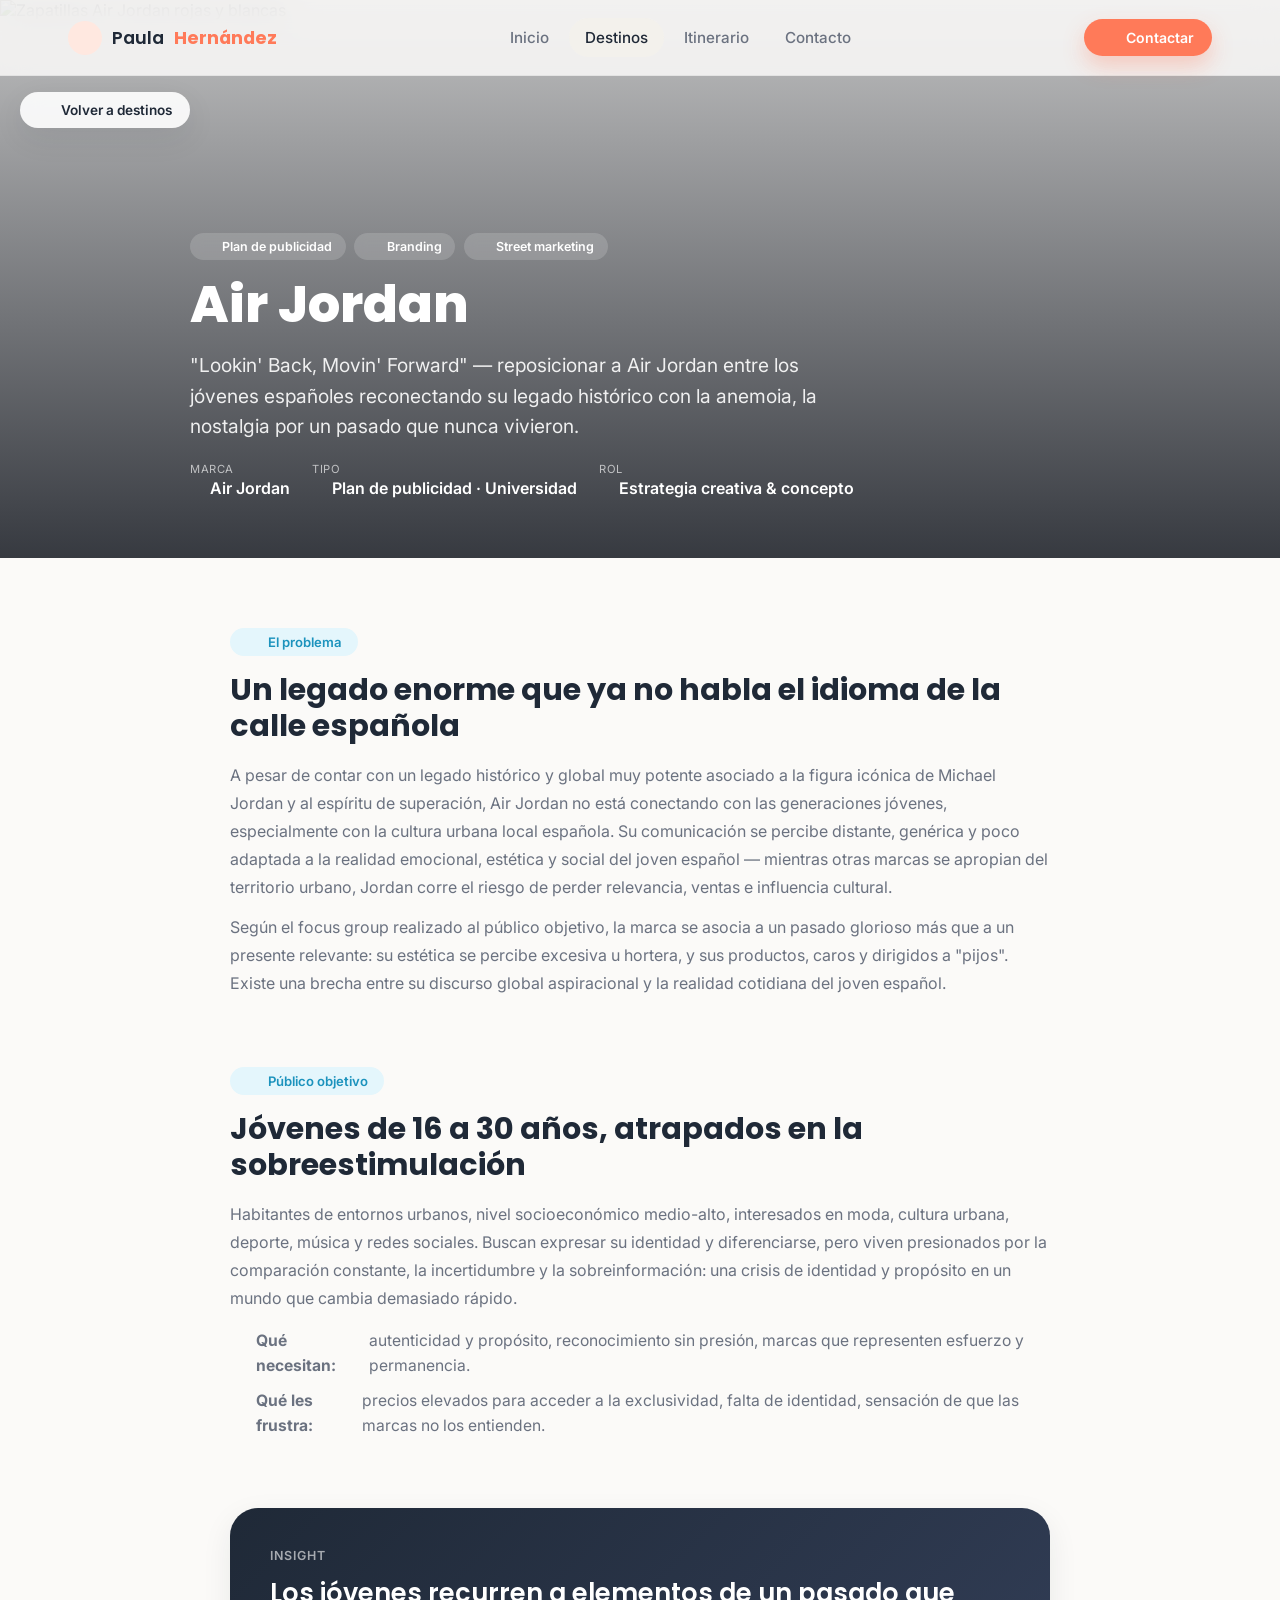
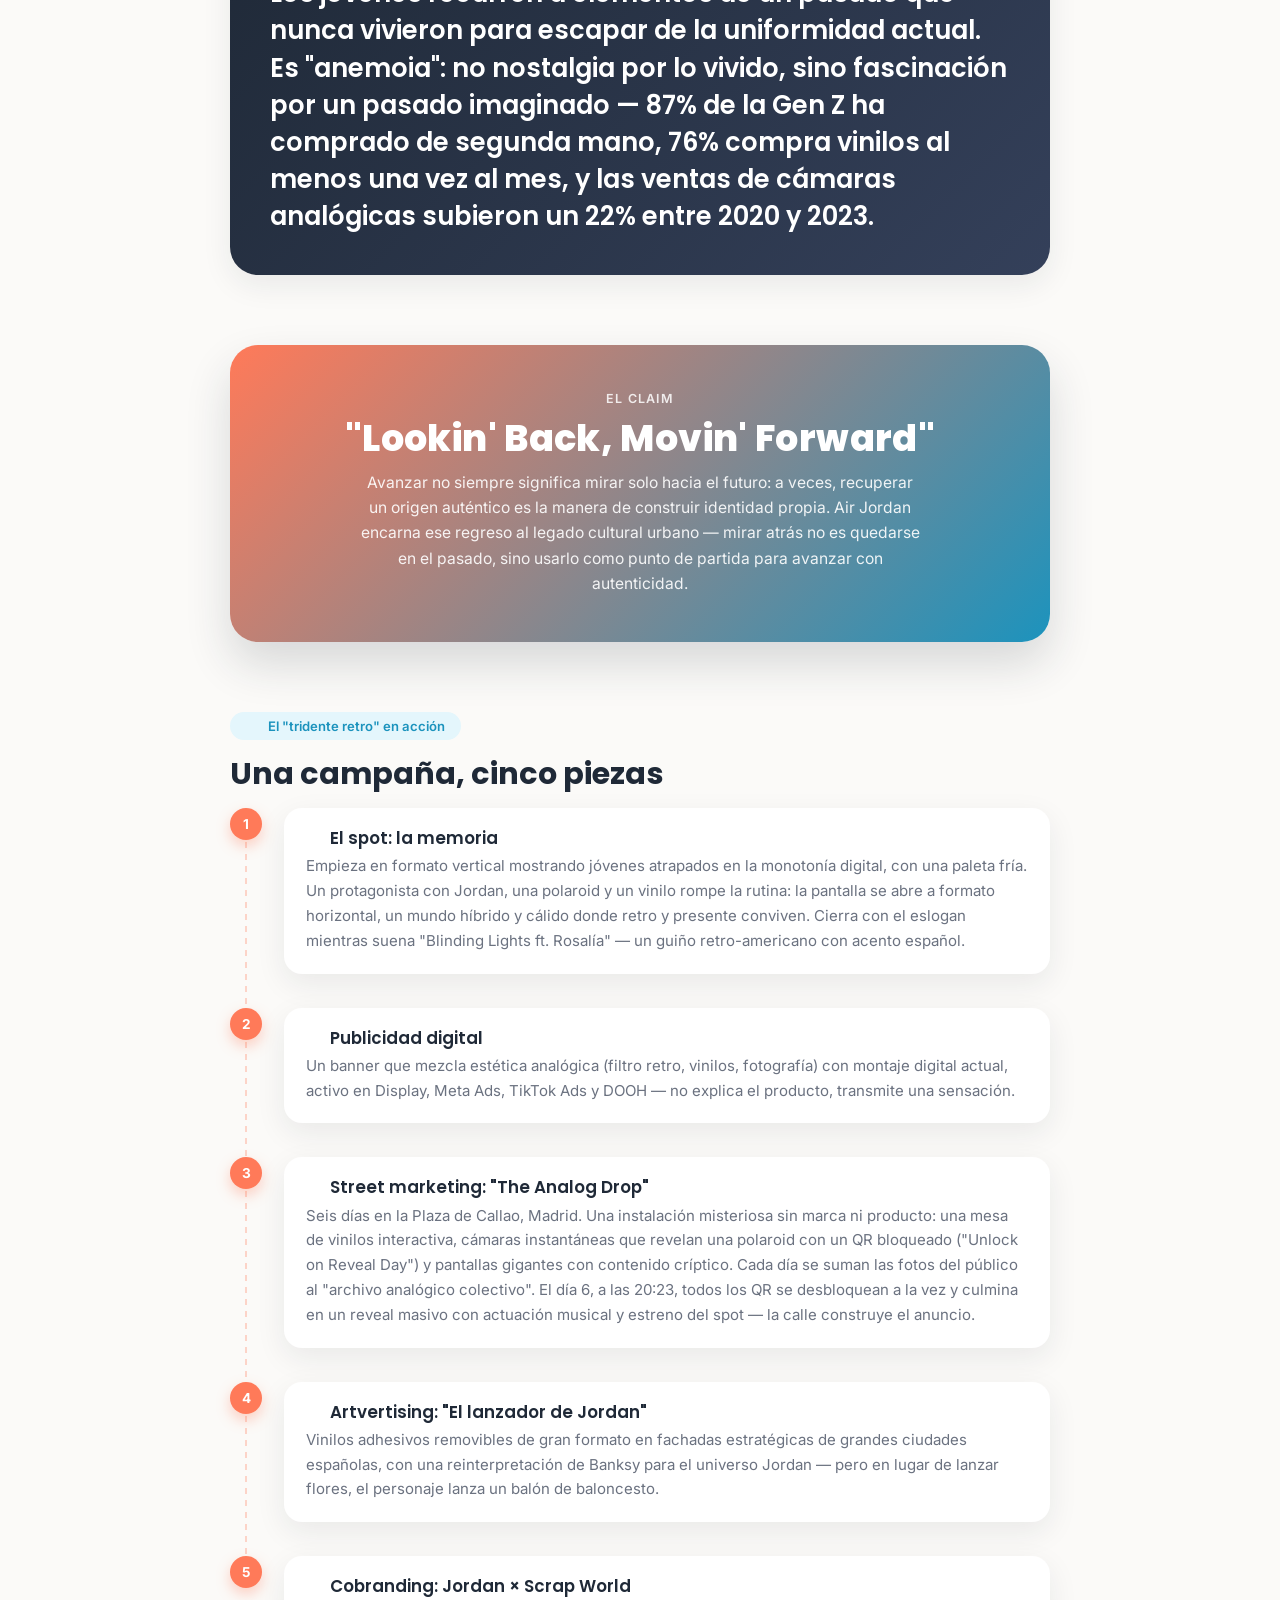
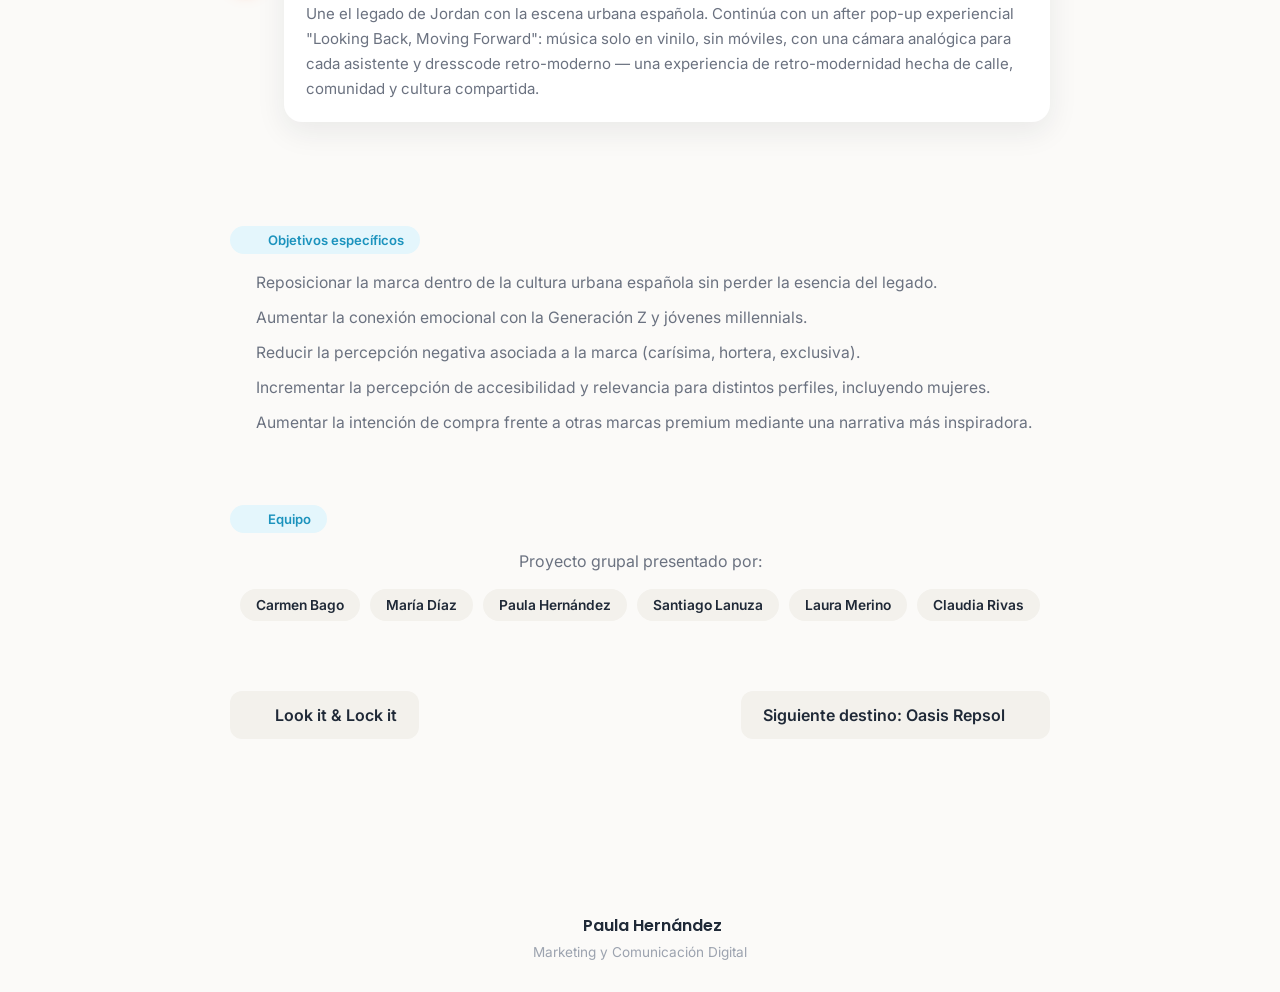
==== proyectos/air-jordan.html @ f0c4d8f5 "Rebuild UI around Lucide icons and add clickable project detail pages Replace the placeholder scaffo" ====
<!DOCTYPE html>
<html lang="es">
<head>
<meta charset="UTF-8">
<meta name="viewport" content="width=device-width, initial-scale=1.0, viewport-fit=cover">
<title>Air Jordan · Lookin' Back, Movin' Forward — Paula Hernández</title>
<meta name="description" content="Plan de reposicionamiento publicitario de Air Jordan para la Generación Z española: insight, concepto creativo y una activación de street marketing de 6 días en Madrid.">

<link rel="preconnect" href="https://fonts.googleapis.com">
<link rel="preconnect" href="https://fonts.gstatic.com" crossorigin>
<link href="https://fonts.googleapis.com/css2?family=Poppins:wght@500;600;700;800&family=Inter:wght@400;500;600;700&display=swap" rel="stylesheet">
<link rel="stylesheet" href="../css/styles.css">
<link rel="icon" href="data:image/svg+xml,%3Csvg xmlns='http://www.w3.org/2000/svg' viewBox='0 0 24 24'%3E%3Ctext y='20' font-size='20'%3E%E2%9C%88%EF%B8%8F%3C/text%3E%3C/svg%3E">
</head>
<body>

<div id="toast" class="toast" role="status" aria-live="polite"></div>

<header class="navbar" id="navbar">
  <div class="navbar-inner">
    <a href="../index.html#inicio" class="brand">
      <span class="brand-icon"><i data-lucide="plane-takeoff"></i></span>
      Paula<span class="brand-accent">Hernández</span>
    </a>
    <nav class="nav-links">
      <a href="../index.html#inicio" class="nav-link">Inicio</a>
      <a href="../index.html#destinos" class="nav-link active">Destinos</a>
      <a href="../index.html#itinerario" class="nav-link">Itinerario</a>
      <a href="../index.html#contacto" class="nav-link">Contacto</a>
    </nav>
    <a href="../index.html#contacto" class="btn btn-primary btn-small nav-cta">
      <i data-lucide="send"></i> Contactar
    </a>
  </div>
</header>

<nav class="bottom-nav" id="bottomNav">
  <a href="../index.html#inicio" class="bottom-nav-item"><i data-lucide="house"></i><span>Inicio</span></a>
  <a href="../index.html#destinos" class="bottom-nav-item active"><i data-lucide="compass"></i><span>Destinos</span></a>
  <a href="../index.html#itinerario" class="bottom-nav-item"><i data-lucide="map"></i><span>Itinerario</span></a>
  <a href="../index.html#contacto" class="bottom-nav-item"><i data-lucide="send"></i><span>Contacto</span></a>
</nav>

<a href="../index.html#destinos" class="breadcrumb-back"><i data-lucide="arrow-left"></i> Volver a destinos</a>

<main>

  <section class="project-hero">
    <div class="project-hero-bg">
      <img src="https://images.unsplash.com/photo-1513188732907-5f732b831ca8?auto=format&fit=crop&w=1800&q=70" alt="Zapatillas Air Jordan rojas y blancas">
      <div class="project-hero-overlay"></div>
    </div>
    <div class="project-hero-content">
      <div class="project-hero-tags">
        <span><i data-lucide="badge-check"></i> Plan de publicidad</span>
        <span><i data-lucide="megaphone"></i> Branding</span>
        <span><i data-lucide="sparkles"></i> Street marketing</span>
      </div>
      <h1 class="project-hero-title">Air Jordan</h1>
      <p class="project-hero-subtitle">"Lookin' Back, Movin' Forward" — reposicionar a Air Jordan entre los jóvenes españoles reconectando su legado histórico con la anemoia, la nostalgia por un pasado que nunca vivieron.</p>
      <div class="project-hero-meta">
        <div><span>Marca</span><span><i data-lucide="tag"></i> Air Jordan</span></div>
        <div><span>Tipo</span><span><i data-lucide="briefcase"></i> Plan de publicidad · Universidad</span></div>
        <div><span>Rol</span><span><i data-lucide="user"></i> Estrategia creativa & concepto</span></div>
      </div>
    </div>
  </section>

  <div class="project-body">

    <div class="project-block fade-in">
      <span class="project-block-label"><i data-lucide="flag"></i> El problema</span>
      <h2>Un legado enorme que ya no habla el idioma de la calle española</h2>
      <p>A pesar de contar con un legado histórico y global muy potente asociado a la figura icónica de Michael Jordan y al espíritu de superación, Air Jordan no está conectando con las generaciones jóvenes, especialmente con la cultura urbana local española. Su comunicación se percibe distante, genérica y poco adaptada a la realidad emocional, estética y social del joven español — mientras otras marcas se apropian del territorio urbano, Jordan corre el riesgo de perder relevancia, ventas e influencia cultural.</p>
      <p>Según el focus group realizado al público objetivo, la marca se asocia a un pasado glorioso más que a un presente relevante: su estética se percibe excesiva u hortera, y sus productos, caros y dirigidos a "pijos". Existe una brecha entre su discurso global aspiracional y la realidad cotidiana del joven español.</p>
    </div>

    <div class="project-block fade-in">
      <span class="project-block-label"><i data-lucide="target"></i> Público objetivo</span>
      <h2>Jóvenes de 16 a 30 años, atrapados en la sobreestimulación</h2>
      <p>Habitantes de entornos urbanos, nivel socioeconómico medio-alto, interesados en moda, cultura urbana, deporte, música y redes sociales. Buscan expresar su identidad y diferenciarse, pero viven presionados por la comparación constante, la incertidumbre y la sobreinformación: una crisis de identidad y propósito en un mundo que cambia demasiado rápido.</p>
      <ul>
        <li><i data-lucide="check"></i> <strong>Qué necesitan:</strong> autenticidad y propósito, reconocimiento sin presión, marcas que representen esfuerzo y permanencia.</li>
        <li><i data-lucide="check"></i> <strong>Qué les frustra:</strong> precios elevados para acceder a la exclusividad, falta de identidad, sensación de que las marcas no los entienden.</li>
      </ul>
    </div>

    <div class="project-quote fade-in">
      <span class="project-quote-label">Insight</span>
      <p>Los jóvenes recurren a elementos de un pasado que nunca vivieron para escapar de la uniformidad actual. Es "anemoia": no nostalgia por lo vivido, sino fascinación por un pasado imaginado — 87% de la Gen Z ha comprado de segunda mano, 76% compra vinilos al menos una vez al mes, y las ventas de cámaras analógicas subieron un 22% entre 2020 y 2023.</p>
    </div>

    <div class="project-claim fade-in">
      <span>El claim</span>
      <h2>"Lookin' Back, Movin' Forward"</h2>
      <p>Avanzar no siempre significa mirar solo hacia el futuro: a veces, recuperar un origen auténtico es la manera de construir identidad propia. Air Jordan encarna ese regreso al legado cultural urbano — mirar atrás no es quedarse en el pasado, sino usarlo como punto de partida para avanzar con autenticidad.</p>
    </div>

    <div class="project-block fade-in">
      <span class="project-block-label"><i data-lucide="route"></i> El "tridente retro" en acción</span>
      <h2>Una campaña, cinco piezas</h2>
      <div class="project-actions">

        <div class="action-stop">
          <div class="action-stop-marker">1</div>
          <div class="action-stop-body">
            <h3><i data-lucide="clapperboard"></i> El spot: la memoria</h3>
            <p>Empieza en formato vertical mostrando jóvenes atrapados en la monotonía digital, con una paleta fría. Un protagonista con Jordan, una polaroid y un vinilo rompe la rutina: la pantalla se abre a formato horizontal, un mundo híbrido y cálido donde retro y presente conviven. Cierra con el eslogan mientras suena "Blinding Lights ft. Rosalía" — un guiño retro-americano con acento español.</p>
          </div>
        </div>

        <div class="action-stop">
          <div class="action-stop-marker">2</div>
          <div class="action-stop-body">
            <h3><i data-lucide="image"></i> Publicidad digital</h3>
            <p>Un banner que mezcla estética analógica (filtro retro, vinilos, fotografía) con montaje digital actual, activo en Display, Meta Ads, TikTok Ads y DOOH — no explica el producto, transmite una sensación.</p>
          </div>
        </div>

        <div class="action-stop">
          <div class="action-stop-marker">3</div>
          <div class="action-stop-body">
            <h3><i data-lucide="map-pin"></i> Street marketing: "The Analog Drop"</h3>
            <p>Seis días en la Plaza de Callao, Madrid. Una instalación misteriosa sin marca ni producto: una mesa de vinilos interactiva, cámaras instantáneas que revelan una polaroid con un QR bloqueado ("Unlock on Reveal Day") y pantallas gigantes con contenido críptico. Cada día se suman las fotos del público al "archivo analógico colectivo". El día 6, a las 20:23, todos los QR se desbloquean a la vez y culmina en un reveal masivo con actuación musical y estreno del spot — la calle construye el anuncio.</p>
          </div>
        </div>

        <div class="action-stop">
          <div class="action-stop-marker">4</div>
          <div class="action-stop-body">
            <h3><i data-lucide="sparkles"></i> Artvertising: "El lanzador de Jordan"</h3>
            <p>Vinilos adhesivos removibles de gran formato en fachadas estratégicas de grandes ciudades españolas, con una reinterpretación de Banksy para el universo Jordan — pero en lugar de lanzar flores, el personaje lanza un balón de baloncesto.</p>
          </div>
        </div>

        <div class="action-stop">
          <div class="action-stop-marker">5</div>
          <div class="action-stop-body">
            <h3><i data-lucide="handshake"></i> Cobranding: Jordan × Scrap World</h3>
            <p>Une el legado de Jordan con la escena urbana española. Continúa con un after pop-up experiencial "Looking Back, Moving Forward": música solo en vinilo, sin móviles, con una cámara analógica para cada asistente y dresscode retro-moderno — una experiencia de retro-modernidad hecha de calle, comunidad y cultura compartida.</p>
          </div>
        </div>

      </div>
    </div>

    <div class="project-block fade-in">
      <span class="project-block-label"><i data-lucide="compass"></i> Objetivos específicos</span>
      <ul>
        <li><i data-lucide="check"></i> Reposicionar la marca dentro de la cultura urbana española sin perder la esencia del legado.</li>
        <li><i data-lucide="check"></i> Aumentar la conexión emocional con la Generación Z y jóvenes millennials.</li>
        <li><i data-lucide="check"></i> Reducir la percepción negativa asociada a la marca (carísima, hortera, exclusiva).</li>
        <li><i data-lucide="check"></i> Incrementar la percepción de accesibilidad y relevancia para distintos perfiles, incluyendo mujeres.</li>
        <li><i data-lucide="check"></i> Aumentar la intención de compra frente a otras marcas premium mediante una narrativa más inspiradora.</li>
      </ul>
    </div>

    <div class="project-credits fade-in">
      <span class="project-block-label"><i data-lucide="users-round"></i> Equipo</span>
      <p>Proyecto grupal presentado por:</p>
      <div class="project-credits-team">
        <span>Carmen Bago</span><span>María Díaz</span><span>Paula Hernández</span><span>Santiago Lanuza</span><span>Laura Merino</span><span>Claudia Rivas</span>
      </div>
    </div>

  </div>

  <nav class="project-nav">
    <a href="look-it-lock-it.html" class="project-nav-link"><i data-lucide="arrow-left"></i> Look it & Lock it</a>
    <a href="oasis-repsol.html" class="project-nav-link">Siguiente destino: Oasis Repsol <i data-lucide="arrow-right"></i></a>
  </nav>

</main>

<footer class="footer">
  <div class="container footer-inner">
    <span><i data-lucide="plane-takeoff"></i> Paula Hernández</span>
    <span class="footer-note">Marketing y Comunicación Digital</span>
  </div>
</footer>

<script src="https://unpkg.com/lucide@latest/dist/umd/lucide.js"></script>
<script src="../js/script.js"></script>
</body>
</html>
---- css/styles.css ----
/* ============================================================
   Paula Hernández — Portfolio (estilo app de viajes)
   ============================================================ */

:root {
  --coral: #FF7A59;
  --coral-dark: #F4623D;
  --coral-light: #FFE8E0;
  --sky: #2FB6E0;
  --sky-dark: #1C93BD;
  --sky-light: #E4F6FC;
  --ink: #1F2937;
  --gray: #6B7280;
  --gray-light: #9CA3AF;
  --bg: #FBFAF8;
  --bg-alt: #F3F1EC;
  --white: #FFFFFF;

  --radius-lg: 28px;
  --radius-md: 18px;
  --radius-sm: 12px;

  --shadow-soft: 0 10px 30px rgba(31, 41, 55, 0.08);
  --shadow-hover: 0 22px 45px rgba(31, 41, 55, 0.16);

  --font-heading: 'Poppins', sans-serif;
  --font-body: 'Inter', sans-serif;

  --nav-h: 76px;
  --bottom-nav-h: 72px;
}

* { box-sizing: border-box; }

html {
  scroll-behavior: smooth;
  scroll-padding-top: calc(var(--nav-h) + 10px);
}

body {
  margin: 0;
  font-family: var(--font-body);
  color: var(--ink);
  background: var(--bg);
  overflow-x: hidden;
}

h1, h2, h3 { font-family: var(--font-heading); margin: 0; line-height: 1.2; }
p { margin: 0; color: var(--gray); }
a { text-decoration: none; color: inherit; }
button, input, select, textarea { font-family: var(--font-body); font-size: 1rem; }
img { max-width: 100%; display: block; }
ul { margin: 0; padding: 0; list-style: none; }

svg[data-lucide], i[data-lucide] { display: inline-block; vertical-align: middle; width: 1em; height: 1em; }

.container { max-width: 1200px; margin: 0 auto; padding: 0 28px; }

/* ---------------- Buttons ---------------- */
.btn {
  display: inline-flex;
  align-items: center;
  justify-content: center;
  gap: 8px;
  border: none;
  border-radius: 999px;
  font-weight: 600;
  cursor: pointer;
  transition: background 0.2s ease, transform 0.15s ease, box-shadow 0.2s ease;
}
.btn svg, .btn i { width: 16px; height: 16px; }
.btn-primary { background: var(--coral); color: var(--white); box-shadow: 0 10px 22px rgba(255, 122, 89, 0.32); }
.btn-primary:hover { background: var(--coral-dark); }
.btn-primary:active { transform: scale(0.96); }
.btn-small { padding: 10px 18px; font-size: 0.88rem; }
.btn-large { padding: 16px 24px; font-size: 1rem; width: 100%; }

/* ---------------- Fade-in on scroll ---------------- */
.fade-in {
  opacity: 0;
  transform: translateY(28px);
  transition: opacity 0.7s ease, transform 0.7s ease;
}
.fade-in.visible { opacity: 1; transform: translateY(0); }

/* ================= Splash screen ================= */
.splash {
  position: fixed;
  inset: 0;
  z-index: 9999;
  display: flex;
  flex-direction: column;
  align-items: center;
  justify-content: center;
  gap: 22px;
  background: linear-gradient(150deg, var(--coral), var(--sky-dark));
  color: var(--white);
  transition: opacity 0.6s ease, visibility 0.6s ease;
}
.splash.hidden { opacity: 0; visibility: hidden; pointer-events: none; }
.splash-inner { display: flex; flex-direction: column; align-items: center; gap: 18px; }
.splash-badge {
  width: 84px;
  height: 84px;
  border-radius: 50%;
  background: rgba(255, 255, 255, 0.16);
  display: flex;
  align-items: center;
  justify-content: center;
  animation: splash-float 1.6s ease-in-out infinite;
}
.splash-plane { width: 34px; height: 34px; }
.splash-title {
  font-family: var(--font-heading);
  font-weight: 600;
  font-size: 1.2rem;
  letter-spacing: 0.02em;
}
.splash-title span { font-weight: 700; opacity: 0.9; }
.splash-bar {
  width: 160px;
  height: 4px;
  border-radius: 999px;
  background: rgba(255, 255, 255, 0.25);
  overflow: hidden;
}
.splash-bar span {
  display: block;
  height: 100%;
  width: 40%;
  border-radius: 999px;
  background: var(--white);
  animation: splash-load 1.1s ease-in-out infinite;
}
@keyframes splash-float {
  0%, 100% { transform: translateY(0) rotate(-8deg); }
  50% { transform: translateY(-14px) rotate(4deg); }
}
@keyframes splash-load {
  0% { transform: translateX(-100%); }
  100% { transform: translateX(350%); }
}

/* ================= Toast ================= */
.toast {
  position: fixed;
  bottom: calc(var(--bottom-nav-h) + 24px);
  left: 50%;
  transform: translateX(-50%) translateY(20px);
  background: var(--ink);
  color: var(--white);
  padding: 12px 22px;
  border-radius: 999px;
  font-size: 0.88rem;
  font-weight: 500;
  opacity: 0;
  pointer-events: none;
  transition: opacity 0.3s ease, transform 0.3s ease;
  z-index: 800;
  box-shadow: var(--shadow-hover);
  max-width: 90vw;
  text-align: center;
}
.toast.show { opacity: 1; transform: translateX(-50%) translateY(0); }

/* ================= Navbar (desktop) ================= */
.navbar {
  position: fixed;
  top: 0;
  left: 0;
  right: 0;
  height: var(--nav-h);
  z-index: 500;
  background: rgba(251, 250, 248, 0.85);
  backdrop-filter: blur(14px);
  -webkit-backdrop-filter: blur(14px);
  border-bottom: 1px solid rgba(31, 41, 55, 0.06);
  transition: box-shadow 0.3s ease;
}
.navbar.scrolled { box-shadow: 0 6px 20px rgba(31, 41, 55, 0.06); }
.navbar-inner {
  max-width: 1200px;
  margin: 0 auto;
  height: 100%;
  padding: 0 28px;
  display: flex;
  align-items: center;
  justify-content: space-between;
  gap: 20px;
}
.brand {
  display: flex;
  align-items: center;
  gap: 10px;
  font-family: var(--font-heading);
  font-weight: 600;
  font-size: 1.1rem;
  color: var(--ink);
  white-space: nowrap;
}
.brand-icon {
  display: flex;
  align-items: center;
  justify-content: center;
  width: 34px;
  height: 34px;
  border-radius: 50%;
  background: var(--coral-light);
  color: var(--coral);
}
.brand-icon svg, .brand-icon i { width: 17px; height: 17px; }
.brand-accent { color: var(--coral); font-weight: 700; }

.nav-links { display: flex; align-items: center; gap: 4px; flex: 1; justify-content: center; }
.nav-link {
  padding: 10px 16px;
  border-radius: 999px;
  font-weight: 500;
  font-size: 0.95rem;
  color: var(--gray);
  transition: background 0.25s ease, color 0.25s ease;
}
.nav-link:hover, .nav-link.active { background: var(--bg-alt); color: var(--ink); }

/* ================= Hero ================= */
.hero {
  position: relative;
  min-height: 100svh;
  display: flex;
  align-items: center;
  justify-content: center;
  padding: calc(var(--nav-h) + 24px) 20px 60px;
  overflow: hidden;
}
.hero-bg { position: absolute; inset: 0; }
.hero-img { width: 100%; height: 100%; object-fit: cover; transform: scale(1.05); }
.hero-overlay {
  position: absolute;
  inset: 0;
  background: linear-gradient(180deg, rgba(20, 24, 32, 0.55) 0%, rgba(20, 24, 32, 0.35) 45%, rgba(20, 24, 32, 0.78) 100%);
}
.hero-content {
  position: relative;
  z-index: 2;
  max-width: 720px;
  width: 100%;
  text-align: center;
  color: var(--white);
  display: flex;
  flex-direction: column;
  align-items: center;
  gap: 18px;
}
.hero-kicker {
  display: inline-flex;
  align-items: center;
  gap: 8px;
  padding: 8px 16px;
  border-radius: 999px;
  background: rgba(255, 255, 255, 0.18);
  backdrop-filter: blur(6px);
  font-size: 0.85rem;
  font-weight: 500;
}
.hero-title { font-size: clamp(2.4rem, 6vw, 4rem); font-weight: 800; }
.hero-slogan {
  color: rgba(255, 255, 255, 0.92);
  font-size: clamp(1rem, 2vw, 1.15rem);
  max-width: 560px;
  line-height: 1.6;
}

/* -------- fake search card -------- */
.search-card {
  margin-top: 12px;
  background: var(--white);
  border-radius: var(--radius-lg);
  box-shadow: var(--shadow-hover);
  padding: 10px;
  display: flex;
  align-items: stretch;
  gap: 4px;
  width: 100%;
  max-width: 680px;
}
.search-field {
  flex: 1;
  display: flex;
  flex-direction: column;
  gap: 3px;
  padding: 8px 14px;
  border-radius: var(--radius-md);
  transition: background 0.2s ease;
  text-align: left;
  min-width: 0;
}
.search-field:focus-within, .search-field:hover { background: var(--bg-alt); }
.search-field label {
  display: flex;
  align-items: center;
  gap: 6px;
  font-size: 0.72rem;
  font-weight: 600;
  color: var(--ink);
}
.search-field label svg, .search-field label i { width: 13px; height: 13px; color: var(--coral); }
.search-field input, .search-field select {
  border: none;
  outline: none;
  background: transparent;
  color: var(--gray);
  padding: 0;
  width: 100%;
  appearance: none;
}
.search-field input::placeholder { color: var(--gray-light); }
.search-divider { width: 1px; background: rgba(31, 41, 55, 0.08); margin: 6px 0; }
.search-btn { padding: 0 22px; white-space: nowrap; }

.hero-stats { display: flex; gap: 28px; margin-top: 8px; }
.hero-stat { display: flex; flex-direction: column; align-items: center; gap: 2px; }
.hero-stat strong { font-family: var(--font-heading); font-size: 1.3rem; }
.hero-stat span { color: rgba(255, 255, 255, 0.8); font-size: 0.78rem; }

.scroll-hint {
  position: absolute;
  bottom: 26px;
  left: 50%;
  transform: translateX(-50%);
  z-index: 2;
  width: 40px;
  height: 40px;
  border-radius: 50%;
  background: rgba(255, 255, 255, 0.18);
  color: var(--white);
  display: flex;
  align-items: center;
  justify-content: center;
  animation: bounce-hint 1.8s ease-in-out infinite;
}
@keyframes bounce-hint {
  0%, 100% { transform: translateX(-50%) translateY(0); }
  50% { transform: translateX(-50%) translateY(8px); }
}

/* ================= Sections (shared) ================= */
.section { padding: 100px 0; }
.itinerario { background: var(--bg-alt); }

.section-head {
  max-width: 640px;
  margin: 0 auto 56px;
  text-align: center;
  display: flex;
  flex-direction: column;
  gap: 14px;
  align-items: center;
  padding: 0 20px;
}
.eyebrow {
  display: inline-flex;
  align-items: center;
  gap: 8px;
  padding: 6px 16px;
  border-radius: 999px;
  background: var(--coral-light);
  color: var(--coral-dark);
  font-weight: 600;
  font-size: 0.85rem;
}
.eyebrow svg, .eyebrow i { width: 14px; height: 14px; }
.section-head h2 { font-size: clamp(1.7rem, 4vw, 2.4rem); font-weight: 700; }
.section-head p { font-size: 1rem; line-height: 1.6; }

/* ================= Destination / project cards ================= */
.card-grid {
  display: grid;
  grid-template-columns: repeat(3, 1fr);
  gap: 28px;
  padding: 0 20px;
}

.dest-card {
  display: block;
  background: var(--white);
  border-radius: var(--radius-lg);
  overflow: hidden;
  box-shadow: var(--shadow-soft);
  transition: box-shadow 0.35s ease, transform 0.35s ease;
  cursor: pointer;
}
.dest-card:hover { box-shadow: var(--shadow-hover); transform: translateY(-6px); }

.dest-card-img { position: relative; height: 200px; overflow: hidden; }
.dest-card-img img { width: 100%; height: 100%; object-fit: cover; transition: transform 0.5s ease; }
.dest-card:hover .dest-card-img img { transform: scale(1.12); }

.dest-tag {
  position: absolute;
  top: 14px;
  right: 14px;
  display: inline-flex;
  align-items: center;
  gap: 6px;
  padding: 6px 12px;
  border-radius: 999px;
  font-size: 0.8rem;
  font-weight: 600;
  z-index: 2;
  background: rgba(255, 255, 255, 0.92);
  color: var(--ink);
  backdrop-filter: blur(6px);
}
.dest-tag svg, .dest-tag i { width: 13px; height: 13px; color: #F5B301; }
.dest-tag-featured { background: var(--coral); color: var(--white); }
.dest-tag-featured svg, .dest-tag-featured i { color: var(--white); }

.dest-card-body { padding: 22px; display: flex; flex-direction: column; gap: 10px; }
.dest-card-title-row { display: flex; flex-direction: column; gap: 4px; }
.dest-card-title-row h3 { font-size: 1.15rem; font-weight: 600; }
.dest-loc { display: inline-flex; align-items: center; gap: 6px; font-size: 0.82rem; color: var(--sky-dark); font-weight: 500; }
.dest-loc svg, .dest-loc i { width: 13px; height: 13px; }
.dest-card-body > p { font-size: 0.92rem; line-height: 1.55; }

.dest-card-tags { display: flex; flex-wrap: wrap; gap: 8px; margin-top: 4px; }
.dest-card-tags span { font-size: 0.75rem; font-weight: 600; padding: 5px 11px; border-radius: 999px; background: var(--bg-alt); color: var(--gray); }

.dest-card-cta {
  display: inline-flex;
  align-items: center;
  gap: 6px;
  margin-top: 6px;
  font-size: 0.85rem;
  font-weight: 700;
  color: var(--coral-dark);
  transition: gap 0.2s ease;
}
.dest-card-cta svg, .dest-card-cta i { width: 14px; height: 14px; transition: transform 0.2s ease; }
.dest-card:hover .dest-card-cta { gap: 10px; }
.dest-card:hover .dest-card-cta svg, .dest-card:hover .dest-card-cta i { transform: translateX(3px); }

/* ================= Timeline / itinerario ================= */
.timeline { position: relative; max-width: 720px; margin: 0 auto; padding: 0 20px 0 60px; }
.timeline::before {
  content: "";
  position: absolute;
  left: 39px;
  top: 6px;
  bottom: 6px;
  width: 2px;
  background: repeating-linear-gradient(to bottom, rgba(47, 182, 224, 0.35) 0, rgba(47, 182, 224, 0.35) 8px, transparent 8px, transparent 16px);
}
.timeline-item { position: relative; padding-bottom: 44px; }
.timeline-item:last-child { padding-bottom: 0; }

.timeline-marker {
  position: absolute;
  left: -60px;
  top: 0;
  display: flex;
  flex-direction: column;
  align-items: center;
  gap: 6px;
  z-index: 2;
}
.timeline-day { font-size: 0.65rem; font-weight: 700; letter-spacing: 0.03em; color: var(--gray); text-transform: uppercase; }
.timeline-pin {
  width: 40px;
  height: 40px;
  border-radius: 50%;
  background: var(--sky);
  color: var(--white);
  display: flex;
  align-items: center;
  justify-content: center;
  box-shadow: 0 6px 16px rgba(47, 182, 224, 0.35);
}
.timeline-pin svg, .timeline-pin i { width: 18px; height: 18px; }

.timeline-card {
  background: var(--white);
  border-radius: var(--radius-md);
  padding: 22px 24px;
  box-shadow: var(--shadow-soft);
  display: flex;
  flex-direction: column;
  gap: 6px;
  transition: box-shadow 0.3s ease, transform 0.3s ease;
}
.timeline-card:hover { box-shadow: var(--shadow-hover); transform: translateY(-3px); }
.timeline-card-current { background: linear-gradient(120deg, rgba(255, 122, 89, 0.08), rgba(47, 182, 224, 0.08)); border: 1px dashed rgba(255, 122, 89, 0.4); }
.timeline-item:has(.timeline-card-current) .timeline-pin { background: var(--coral); box-shadow: 0 6px 16px rgba(255, 122, 89, 0.4); }

.timeline-date { display: inline-flex; align-items: center; gap: 6px; font-size: 0.78rem; font-weight: 700; letter-spacing: 0.03em; color: var(--coral-dark); text-transform: uppercase; }
.timeline-date svg, .timeline-date i { width: 12px; height: 12px; }
.timeline-card h3 { font-size: 1.1rem; font-weight: 600; margin-top: 2px; }
.timeline-place { display: flex; align-items: center; gap: 6px; font-size: 0.85rem; color: var(--sky-dark); font-weight: 500; }
.timeline-place svg, .timeline-place i { width: 13px; height: 13px; }
.timeline-card p:not(.timeline-place) { font-size: 0.92rem; line-height: 1.55; }

/* ================= Contact / booking form ================= */
.booking-wrap { display: grid; grid-template-columns: 1.5fr 1fr; gap: 32px; align-items: start; padding: 0 20px; }

.booking-form { background: var(--white); border-radius: var(--radius-lg); padding: 32px; box-shadow: var(--shadow-soft); display: flex; flex-direction: column; gap: 18px; }
.form-row { display: flex; gap: 16px; }
.form-row .form-field { flex: 1; }

.form-field { display: flex; flex-direction: column; gap: 8px; }
.form-field label { display: flex; align-items: center; gap: 8px; font-size: 0.85rem; font-weight: 600; color: var(--ink); }
.form-field label svg, .form-field label i { width: 14px; height: 14px; color: var(--coral); }
.form-field input, .form-field select, .form-field textarea {
  border: 1.5px solid rgba(31, 41, 55, 0.1);
  border-radius: var(--radius-sm);
  padding: 13px 16px;
  outline: none;
  background: var(--bg);
  color: var(--ink);
  transition: border-color 0.25s ease, box-shadow 0.25s ease, transform 0.15s ease;
}
.form-field input:focus, .form-field select:focus, .form-field textarea:focus {
  border-color: var(--sky);
  box-shadow: 0 0 0 4px rgba(47, 182, 224, 0.14);
  transform: translateY(-2px);
}
.form-field select { appearance: none; cursor: pointer; }
.form-field textarea { resize: vertical; min-height: 90px; font-family: var(--font-body); }

.booking-submit { margin-top: 4px; }
.booking-note { display: flex; align-items: center; gap: 8px; font-size: 0.8rem; color: var(--gray-light); justify-content: center; text-align: center; }
.booking-note svg, .booking-note i { width: 14px; height: 14px; flex-shrink: 0; }

.booking-side { display: flex; flex-direction: column; gap: 20px; }
.side-card { background: linear-gradient(150deg, var(--sky-dark), var(--sky)); color: var(--white); border-radius: var(--radius-lg); padding: 28px; box-shadow: var(--shadow-soft); }
.side-card h3 { display: flex; align-items: center; gap: 10px; font-size: 1.15rem; margin-bottom: 8px; }
.side-card h3 svg, .side-card h3 i { width: 18px; height: 18px; }
.side-card > p { color: rgba(255, 255, 255, 0.85); font-size: 0.92rem; }
.partner-list { display: flex; flex-direction: column; gap: 10px; margin-top: 14px; }
.partner-link {
  display: flex;
  align-items: center;
  gap: 12px;
  padding: 12px 16px;
  border-radius: var(--radius-sm);
  background: rgba(255, 255, 255, 0.14);
  font-weight: 500;
  transition: background 0.2s ease, transform 0.15s ease;
}
.partner-link:hover { background: rgba(255, 255, 255, 0.26); transform: translateX(4px); }
.partner-link svg, .partner-link i { width: 16px; height: 16px; }

.side-card-alt { background: var(--white); border: 1.5px dashed var(--coral); display: flex; align-items: flex-start; gap: 14px; }
.side-alt-icon { width: 22px; height: 22px; color: var(--coral); flex-shrink: 0; margin-top: 2px; }
.side-card-alt p { color: var(--gray); font-size: 0.9rem; line-height: 1.5; }
.side-card-alt p strong { color: var(--ink); }

/* ================= Footer ================= */
.footer { padding: 32px 20px calc(32px + var(--bottom-nav-h)); text-align: center; }
.footer-inner { display: flex; flex-direction: column; align-items: center; gap: 6px; }
.footer-inner span:first-child { display: inline-flex; align-items: center; gap: 8px; font-family: var(--font-heading); font-weight: 600; color: var(--ink); }
.footer-inner span:first-child svg, .footer-inner span:first-child i { width: 16px; height: 16px; color: var(--coral); }
.footer-note { color: var(--gray-light); font-size: 0.85rem; }

/* ================= Bottom tab bar (mobile) ================= */
.bottom-nav {
  position: fixed;
  bottom: 0;
  left: 0;
  right: 0;
  height: var(--bottom-nav-h);
  background: rgba(255, 255, 255, 0.94);
  backdrop-filter: blur(14px);
  -webkit-backdrop-filter: blur(14px);
  border-top: 1px solid rgba(31, 41, 55, 0.08);
  display: none;
  align-items: center;
  justify-content: space-around;
  z-index: 500;
  padding-bottom: env(safe-area-inset-bottom);
}
.bottom-nav-item {
  display: flex;
  flex-direction: column;
  align-items: center;
  gap: 4px;
  color: var(--gray-light);
  font-size: 0.68rem;
  font-weight: 600;
  padding: 6px 14px;
  border-radius: 14px;
  transition: color 0.2s ease, transform 0.15s ease;
}
.bottom-nav-item svg, .bottom-nav-item i { width: 20px; height: 20px; }
.bottom-nav-item.active { color: var(--coral); }
.bottom-nav-item:active { transform: scale(0.92); }

/* ============================================================
   Project detail pages (proyectos/*.html)
   ============================================================ */

.breadcrumb-back {
  position: fixed;
  top: calc(var(--nav-h) + 16px);
  left: 20px;
  z-index: 400;
  display: inline-flex;
  align-items: center;
  gap: 8px;
  padding: 10px 18px;
  border-radius: 999px;
  background: rgba(255, 255, 255, 0.9);
  backdrop-filter: blur(10px);
  box-shadow: var(--shadow-soft);
  font-weight: 600;
  font-size: 0.85rem;
  color: var(--ink);
  transition: transform 0.2s ease, box-shadow 0.2s ease;
}
.breadcrumb-back:hover { transform: translateX(-3px); box-shadow: var(--shadow-hover); }
.breadcrumb-back svg, .breadcrumb-back i { width: 15px; height: 15px; }

.project-hero {
  position: relative;
  min-height: 62vh;
  display: flex;
  align-items: flex-end;
  padding: calc(var(--nav-h) + 40px) 20px 60px;
  overflow: hidden;
}
.project-hero-bg { position: absolute; inset: 0; }
.project-hero-bg img { width: 100%; height: 100%; object-fit: cover; }
.project-hero-overlay { position: absolute; inset: 0; background: linear-gradient(180deg, rgba(20,24,32,0.25) 0%, rgba(20,24,32,0.85) 100%); }
.project-hero-content { position: relative; z-index: 2; max-width: 900px; margin: 0 auto; width: 100%; color: var(--white); display: flex; flex-direction: column; gap: 14px; }
.project-hero-tags { display: flex; flex-wrap: wrap; gap: 8px; }
.project-hero-tags span {
  display: inline-flex;
  align-items: center;
  gap: 6px;
  padding: 6px 14px;
  border-radius: 999px;
  background: rgba(255, 255, 255, 0.16);
  backdrop-filter: blur(6px);
  font-size: 0.78rem;
  font-weight: 600;
}
.project-hero-title { font-size: clamp(2rem, 5vw, 3.2rem); font-weight: 800; }
.project-hero-subtitle { font-size: clamp(1rem, 2vw, 1.2rem); color: rgba(255,255,255,0.9); max-width: 640px; line-height: 1.6; }
.project-hero-meta { display: flex; flex-wrap: wrap; gap: 22px; margin-top: 6px; }
.project-hero-meta div { display: flex; flex-direction: column; gap: 2px; }
.project-hero-meta span:first-child { font-size: 0.7rem; text-transform: uppercase; letter-spacing: 0.05em; color: rgba(255,255,255,0.65); }
.project-hero-meta span:last-child { font-weight: 600; display: flex; align-items: center; gap: 6px; }
.project-hero-meta svg, .project-hero-meta i { width: 14px; height: 14px; }

.project-body { max-width: 860px; margin: 0 auto; padding: 70px 20px; display: flex; flex-direction: column; gap: 70px; }

.project-block { display: flex; flex-direction: column; gap: 16px; }
.project-block-label { display: inline-flex; align-items: center; gap: 8px; align-self: flex-start; padding: 6px 16px; border-radius: 999px; background: var(--sky-light); color: var(--sky-dark); font-weight: 600; font-size: 0.82rem; }
.project-block-label svg, .project-block-label i { width: 14px; height: 14px; }
.project-block h2 { font-size: clamp(1.4rem, 3vw, 1.9rem); font-weight: 700; }
.project-block p { font-size: 1rem; line-height: 1.75; color: var(--gray); }
.project-block p + p { margin-top: -4px; }
.project-block ul { display: flex; flex-direction: column; gap: 10px; }
.project-block ul li { display: flex; align-items: flex-start; gap: 10px; font-size: 0.98rem; line-height: 1.6; color: var(--gray); }
.project-block ul li svg, .project-block ul li i { width: 16px; height: 16px; color: var(--coral); flex-shrink: 0; margin-top: 3px; }

/* insight / claim highlight */
.project-quote {
  background: linear-gradient(135deg, var(--ink), #34405a);
  color: var(--white);
  border-radius: var(--radius-lg);
  padding: 40px;
  display: flex;
  flex-direction: column;
  gap: 12px;
  box-shadow: var(--shadow-soft);
}
.project-quote span.project-quote-label { font-size: 0.78rem; text-transform: uppercase; letter-spacing: 0.08em; color: rgba(255,255,255,0.6); font-weight: 600; }
.project-quote p { color: var(--white); font-size: clamp(1.15rem, 2.6vw, 1.6rem); font-family: var(--font-heading); font-weight: 600; line-height: 1.45; }

.project-claim {
  text-align: center;
  padding: 46px 30px;
  border-radius: var(--radius-lg);
  background: linear-gradient(135deg, var(--coral), var(--sky-dark));
  color: var(--white);
  display: flex;
  flex-direction: column;
  gap: 10px;
  box-shadow: var(--shadow-hover);
}
.project-claim span { font-size: 0.78rem; text-transform: uppercase; letter-spacing: 0.1em; opacity: 0.85; font-weight: 600; }
.project-claim h2 { font-size: clamp(1.5rem, 4vw, 2.3rem); font-weight: 800; letter-spacing: 0.01em; }
.project-claim p { color: rgba(255,255,255,0.9); max-width: 560px; margin: 0 auto; font-size: 0.98rem; line-height: 1.6; }

/* itinerary of actions */
.project-actions { display: flex; flex-direction: column; gap: 0; }
.action-stop { position: relative; padding-left: 54px; padding-bottom: 34px; }
.action-stop::before {
  content: "";
  position: absolute;
  left: 15px;
  top: 34px;
  bottom: 0;
  width: 2px;
  background: repeating-linear-gradient(to bottom, rgba(255, 122, 89, 0.3) 0, rgba(255, 122, 89, 0.3) 6px, transparent 6px, transparent 12px);
}
.action-stop:last-child::before { display: none; }
.action-stop-marker {
  position: absolute;
  left: 0;
  top: 0;
  width: 32px;
  height: 32px;
  border-radius: 50%;
  background: var(--coral);
  color: var(--white);
  display: flex;
  align-items: center;
  justify-content: center;
  font-size: 0.85rem;
  font-weight: 700;
  box-shadow: 0 6px 14px rgba(255, 122, 89, 0.35);
}
.action-stop-body { background: var(--white); border-radius: var(--radius-md); padding: 20px 22px; box-shadow: var(--shadow-soft); display: flex; flex-direction: column; gap: 6px; }
.action-stop-body h3 { display: flex; align-items: center; gap: 8px; font-size: 1.05rem; font-weight: 600; }
.action-stop-body h3 svg, .action-stop-body h3 i { width: 16px; height: 16px; color: var(--coral); }
.action-stop-body p { font-size: 0.94rem; line-height: 1.65; }

/* results / KPI chips */
.project-results-grid { display: grid; grid-template-columns: repeat(auto-fit, minmax(200px, 1fr)); gap: 16px; }
.result-chip { background: var(--white); border: 1.5px solid var(--bg-alt); border-radius: var(--radius-md); padding: 20px; display: flex; flex-direction: column; gap: 6px; }
.result-chip strong { font-family: var(--font-heading); font-size: 1.05rem; color: var(--ink); display: flex; align-items: center; gap: 8px; }
.result-chip strong svg, .result-chip strong i { width: 16px; height: 16px; color: var(--sky-dark); }
.result-chip span { font-size: 0.86rem; line-height: 1.5; color: var(--gray); }

/* credits */
.project-credits { display: flex; flex-direction: column; gap: 18px; align-items: center; text-align: center; }
.project-credits-team { display: flex; flex-wrap: wrap; gap: 10px; justify-content: center; }
.project-credits-team span { padding: 8px 16px; border-radius: 999px; background: var(--bg-alt); font-size: 0.86rem; font-weight: 600; color: var(--ink); }

.project-nav {
  max-width: 860px;
  margin: 0 auto;
  padding: 0 20px calc(70px + var(--bottom-nav-h));
  display: flex;
  flex-wrap: wrap;
  gap: 14px;
  justify-content: space-between;
}
.project-nav-link {
  display: inline-flex;
  align-items: center;
  gap: 8px;
  padding: 14px 22px;
  border-radius: var(--radius-sm);
  background: var(--bg-alt);
  font-weight: 600;
  transition: background 0.2s ease, transform 0.15s ease;
}
.project-nav-link:hover { background: var(--sky-light); transform: translateY(-2px); }
.project-nav-link svg, .project-nav-link i { width: 15px; height: 15px; }

.project-pending {
  background: var(--sky-light);
  border: 1.5px dashed var(--sky);
  border-radius: var(--radius-lg);
  padding: 30px;
  display: flex;
  gap: 16px;
  align-items: flex-start;
}
.project-pending svg, .project-pending i { width: 24px; height: 24px; color: var(--sky-dark); flex-shrink: 0; margin-top: 2px; }
.project-pending p { color: var(--ink); font-size: 0.96rem; line-height: 1.6; }
.project-pending p strong { color: var(--sky-dark); }

/* ================= Responsive ================= */
@media (max-width: 900px) {
  .card-grid { grid-template-columns: repeat(2, 1fr); }
  .booking-wrap { grid-template-columns: 1fr; }
}

@media (max-width: 760px) {
  :root { --nav-h: 64px; }

  .nav-links { display: none; }
  .navbar-inner { justify-content: center; }
  .navbar .btn.nav-cta { display: none; }

  .bottom-nav { display: flex; }

  .hero { padding: calc(var(--nav-h) + 20px) 16px 50px; }

  .search-card { flex-direction: column; gap: 2px; padding: 8px; }
  .search-divider { width: auto; height: 1px; margin: 0 8px; }
  .search-btn { margin-top: 6px; padding: 14px; }

  .hero-stats { gap: 18px; }

  .card-grid { grid-template-columns: 1fr; padding: 0 16px; }

  .section { padding: 70px 0; }
  .section-head { margin-bottom: 40px; }

  .timeline { padding: 0 16px 0 50px; }
  .timeline::before { left: 29px; }
  .timeline-marker { left: -50px; }
  .timeline-pin { width: 32px; height: 32px; }

  .form-row { flex-direction: column; }

  .footer { padding-bottom: calc(28px + var(--bottom-nav-h)); }

  .breadcrumb-back { left: 16px; padding: 8px 14px; font-size: 0.8rem; }
  .project-hero { min-height: 52vh; padding: calc(var(--nav-h) + 30px) 16px 40px; }
  .project-body { padding: 50px 16px; gap: 50px; }
  .project-quote, .project-claim { padding: 28px 22px; }
  .project-nav { padding: 0 16px calc(50px + var(--bottom-nav-h)); }
}

@media (min-width: 761px) {
  .footer { padding-bottom: 32px; }
}

/* Respect reduced motion preferences */
@media (prefers-reduced-motion: reduce) {
  html { scroll-behavior: auto; }
  .fade-in, .splash, .dest-card, .timeline-card, .form-field input, .btn, .action-stop-body { transition: none !important; }
  .splash-badge, .scroll-hint, .splash-bar span { animation: none !important; }
}
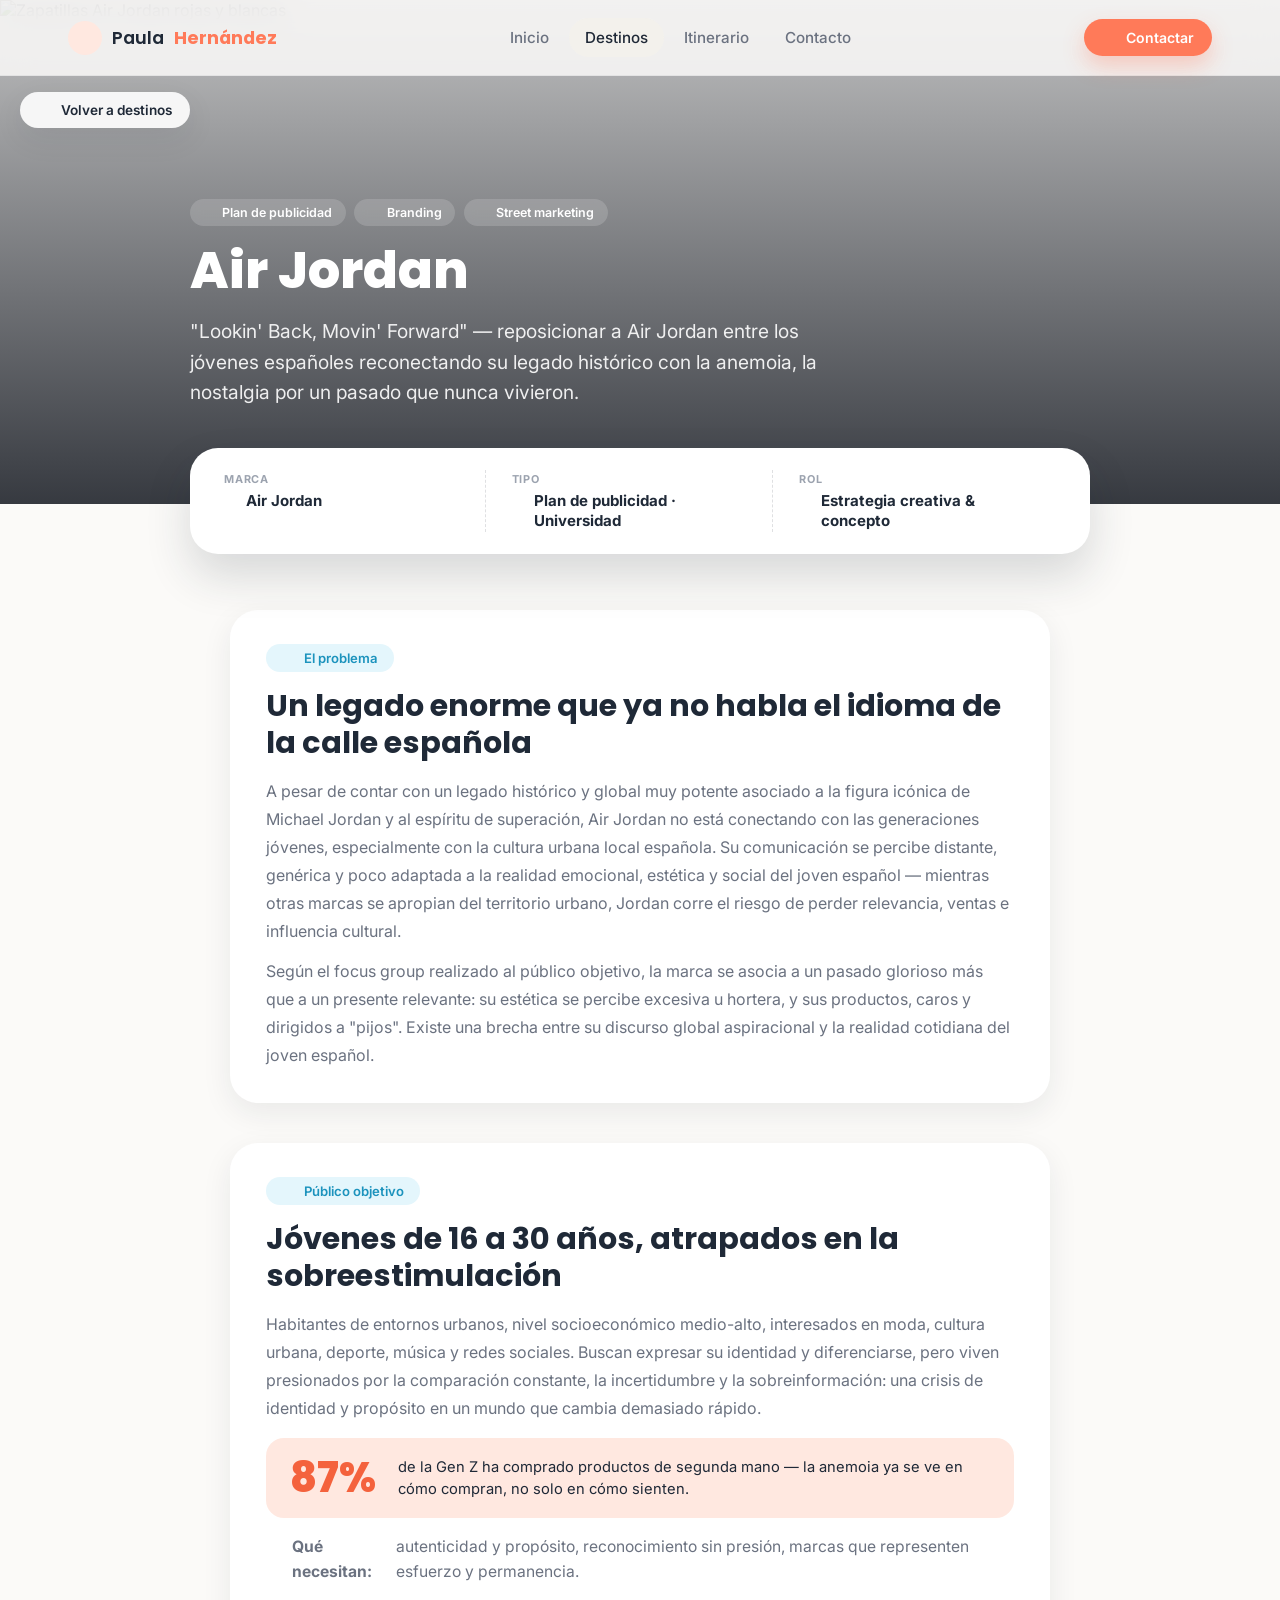
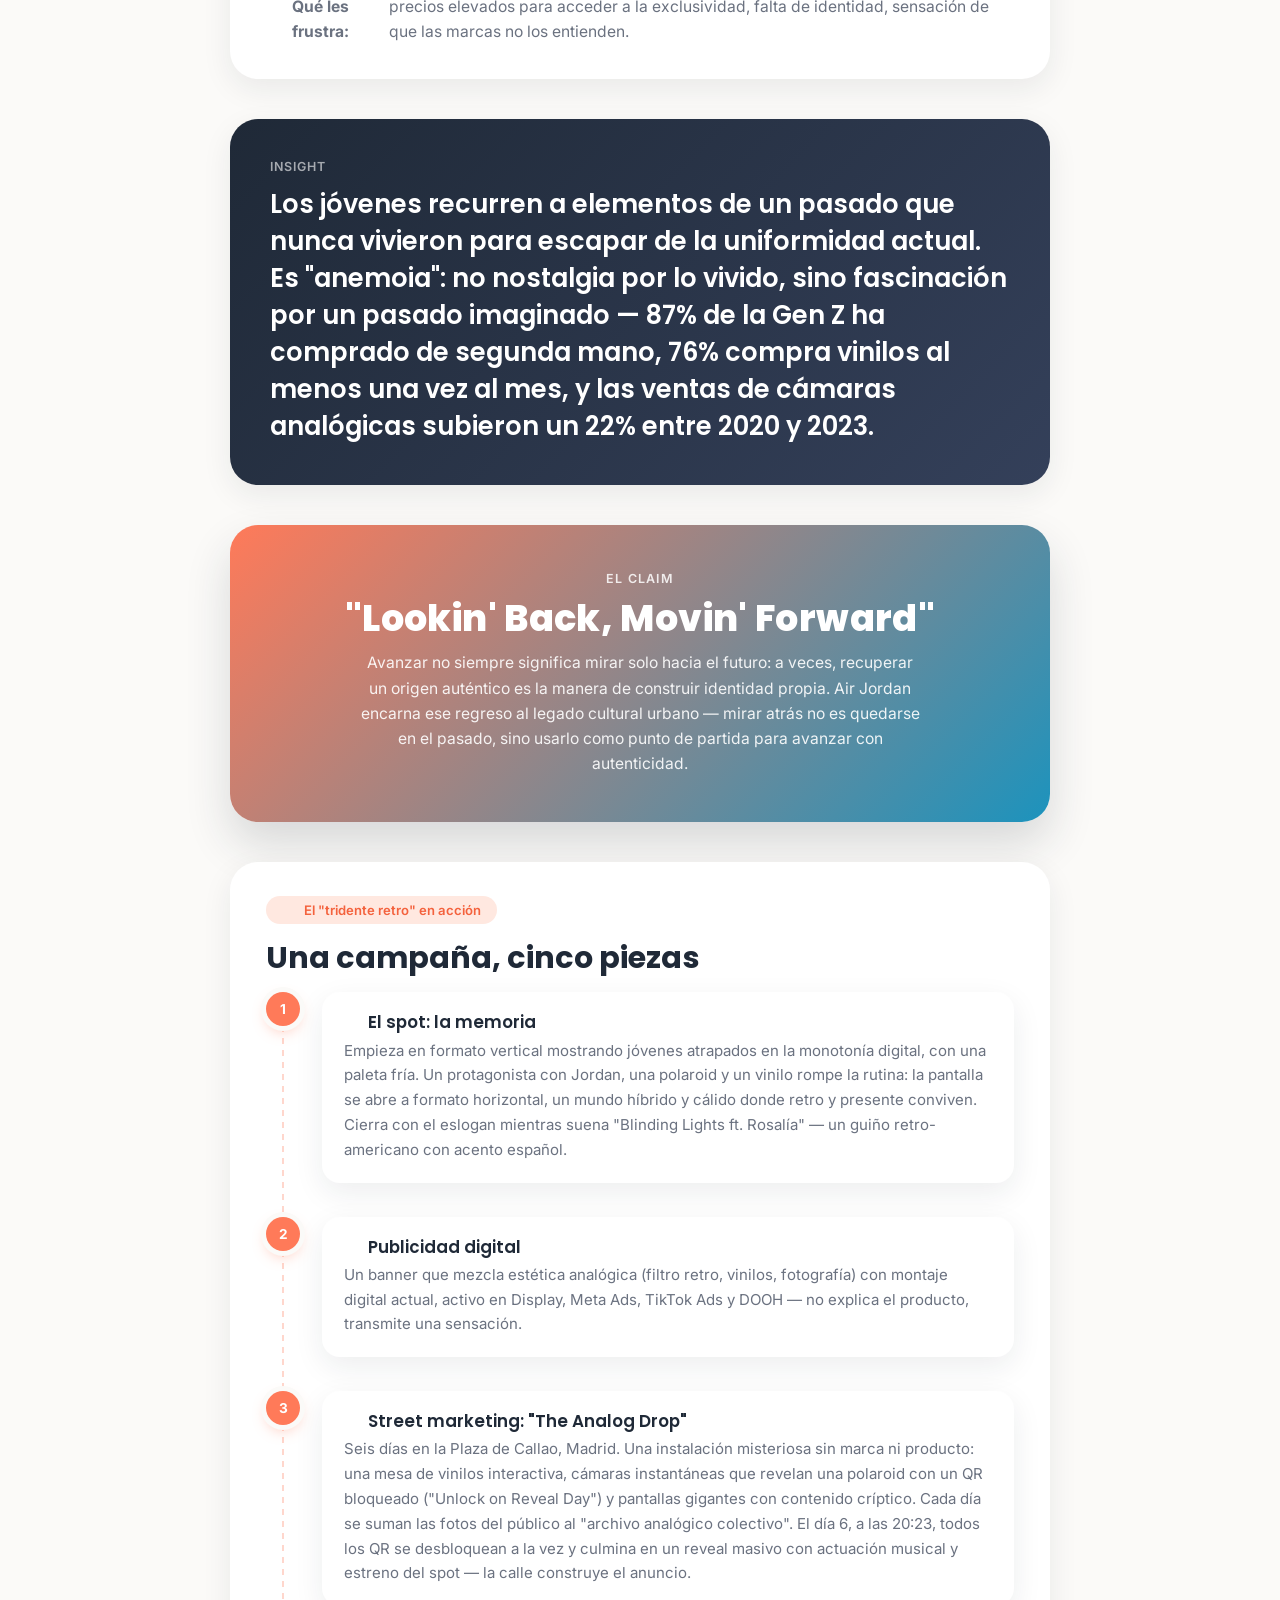
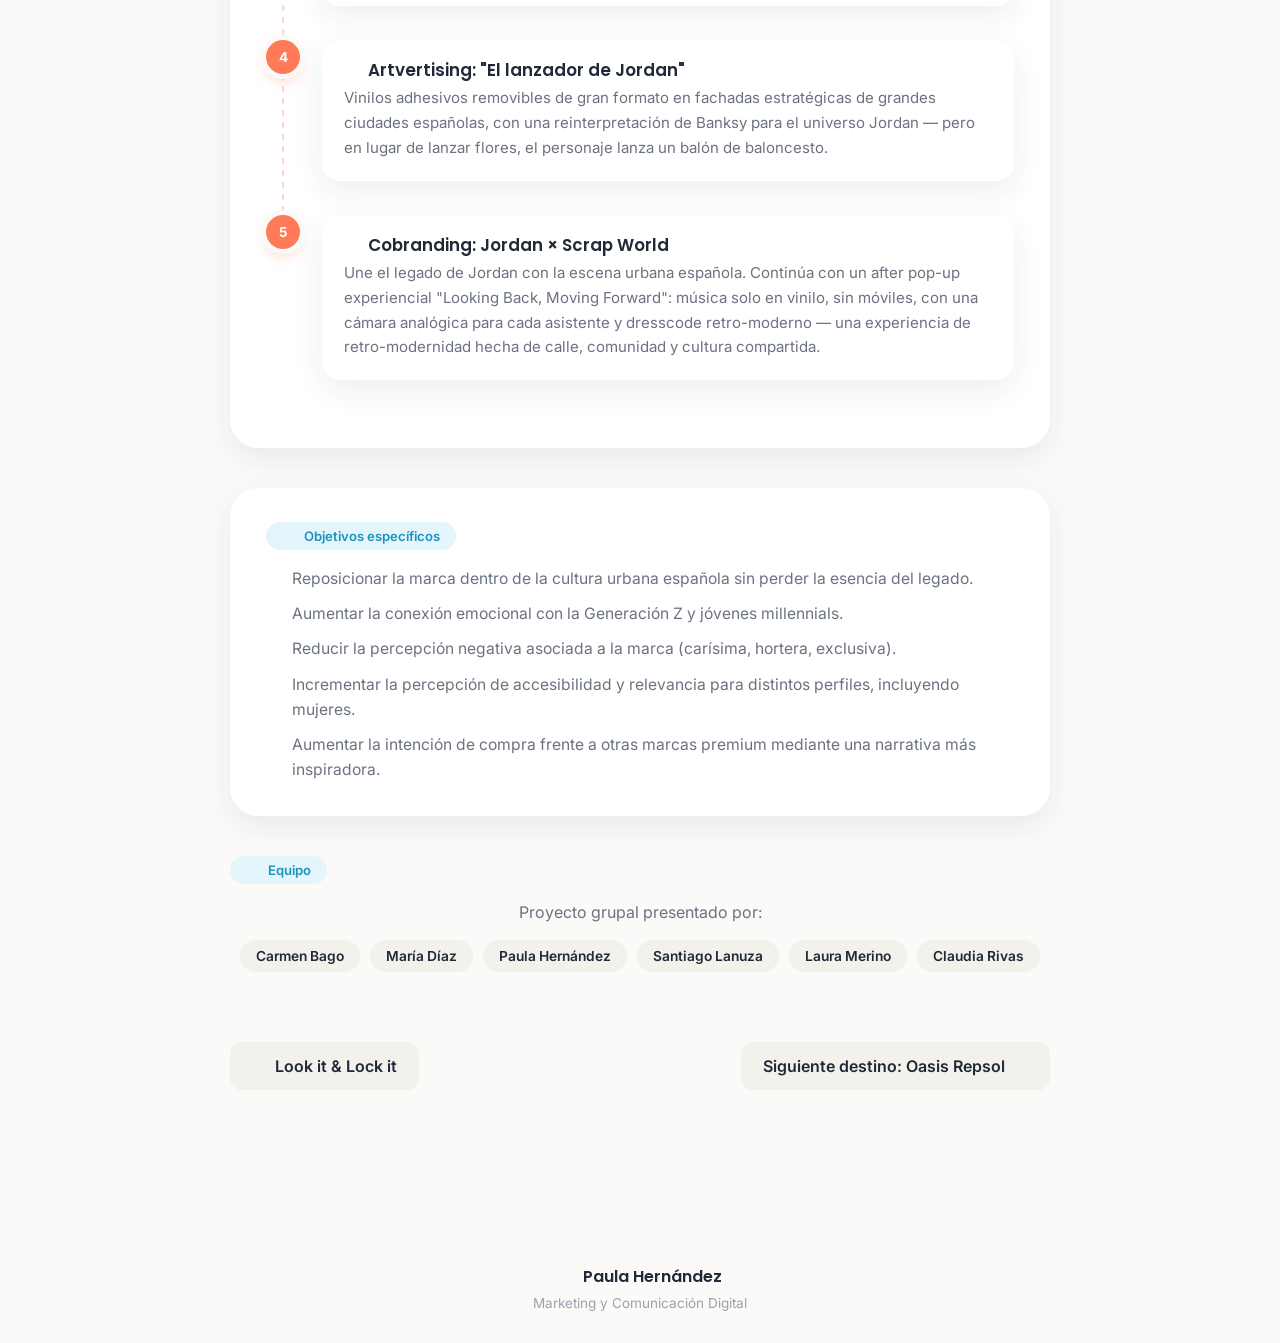
==== commit e7688ee1: "Redesign project detail pages to match the homepage's travel-app polish The case study pages read fl" ====
--- a/proyectos/air-jordan.html
+++ b/proyectos/air-jordan.html
@@ -58,13 +58,23 @@
       </div>
       <h1 class="project-hero-title">Air Jordan</h1>
       <p class="project-hero-subtitle">"Lookin' Back, Movin' Forward" — reposicionar a Air Jordan entre los jóvenes españoles reconectando su legado histórico con la anemoia, la nostalgia por un pasado que nunca vivieron.</p>
-      <div class="project-hero-meta">
-        <div><span>Marca</span><span><i data-lucide="tag"></i> Air Jordan</span></div>
-        <div><span>Tipo</span><span><i data-lucide="briefcase"></i> Plan de publicidad · Universidad</span></div>
-        <div><span>Rol</span><span><i data-lucide="user"></i> Estrategia creativa & concepto</span></div>
-      </div>
     </div>
   </section>
+
+  <div class="boarding-pass fade-in">
+    <div class="bp-field">
+      <span>Marca</span>
+      <strong><i data-lucide="tag"></i> Air Jordan</strong>
+    </div>
+    <div class="bp-field">
+      <span>Tipo</span>
+      <strong><i data-lucide="briefcase"></i> Plan de publicidad · Universidad</strong>
+    </div>
+    <div class="bp-field">
+      <span>Rol</span>
+      <strong><i data-lucide="user"></i> Estrategia creativa & concepto</strong>
+    </div>
+  </div>
 
   <div class="project-body">
 
@@ -79,6 +89,10 @@
       <span class="project-block-label"><i data-lucide="target"></i> Público objetivo</span>
       <h2>Jóvenes de 16 a 30 años, atrapados en la sobreestimulación</h2>
       <p>Habitantes de entornos urbanos, nivel socioeconómico medio-alto, interesados en moda, cultura urbana, deporte, música y redes sociales. Buscan expresar su identidad y diferenciarse, pero viven presionados por la comparación constante, la incertidumbre y la sobreinformación: una crisis de identidad y propósito en un mundo que cambia demasiado rápido.</p>
+      <div class="stat-highlight coral">
+        <span class="stat-number">87%</span>
+        <span class="stat-text">de la Gen Z ha comprado productos de segunda mano — la anemoia ya se ve en cómo compran, no solo en cómo sienten.</span>
+      </div>
       <ul>
         <li><i data-lucide="check"></i> <strong>Qué necesitan:</strong> autenticidad y propósito, reconocimiento sin presión, marcas que representen esfuerzo y permanencia.</li>
         <li><i data-lucide="check"></i> <strong>Qué les frustra:</strong> precios elevados para acceder a la exclusividad, falta de identidad, sensación de que las marcas no los entienden.</li>
@@ -97,7 +111,7 @@
     </div>
 
     <div class="project-block fade-in">
-      <span class="project-block-label"><i data-lucide="route"></i> El "tridente retro" en acción</span>
+      <span class="project-block-label label-coral"><i data-lucide="route"></i> El "tridente retro" en acción</span>
       <h2>Una campaña, cinco piezas</h2>
       <div class="project-actions">
 
--- a/css/styles.css
+++ b/css/styles.css
@@ -620,10 +620,10 @@
 
 .project-hero {
   position: relative;
-  min-height: 62vh;
+  min-height: 56vh;
   display: flex;
   align-items: flex-end;
-  padding: calc(var(--nav-h) + 40px) 20px 60px;
+  padding: calc(var(--nav-h) + 40px) 20px 96px;
   overflow: hidden;
 }
 .project-hero-bg { position: absolute; inset: 0; }
@@ -644,17 +644,42 @@
 }
 .project-hero-title { font-size: clamp(2rem, 5vw, 3.2rem); font-weight: 800; }
 .project-hero-subtitle { font-size: clamp(1rem, 2vw, 1.2rem); color: rgba(255,255,255,0.9); max-width: 640px; line-height: 1.6; }
-.project-hero-meta { display: flex; flex-wrap: wrap; gap: 22px; margin-top: 6px; }
-.project-hero-meta div { display: flex; flex-direction: column; gap: 2px; }
-.project-hero-meta span:first-child { font-size: 0.7rem; text-transform: uppercase; letter-spacing: 0.05em; color: rgba(255,255,255,0.65); }
-.project-hero-meta span:last-child { font-weight: 600; display: flex; align-items: center; gap: 6px; }
-.project-hero-meta svg, .project-hero-meta i { width: 14px; height: 14px; }
-
-.project-body { max-width: 860px; margin: 0 auto; padding: 70px 20px; display: flex; flex-direction: column; gap: 70px; }
-
-.project-block { display: flex; flex-direction: column; gap: 16px; }
+
+/* -------- boarding pass strip (floats over the hero) -------- */
+.boarding-pass {
+  position: relative;
+  z-index: 3;
+  max-width: 900px;
+  margin: -56px auto 0;
+  padding: 22px 30px;
+  background: var(--white);
+  border-radius: var(--radius-lg);
+  box-shadow: var(--shadow-hover);
+  display: flex;
+  align-items: stretch;
+}
+.bp-field { flex: 1; min-width: 0; display: flex; flex-direction: column; gap: 5px; padding: 2px 26px; border-left: 1.5px dashed rgba(31, 41, 55, 0.14); }
+.bp-field:first-child { border-left: none; padding-left: 4px; }
+.bp-field span { font-size: 0.68rem; text-transform: uppercase; letter-spacing: 0.07em; color: var(--gray-light); font-weight: 700; }
+.bp-field strong { display: flex; align-items: center; gap: 7px; font-size: 0.94rem; font-weight: 700; color: var(--ink); line-height: 1.3; }
+.bp-field strong svg, .bp-field strong i { width: 15px; height: 15px; color: var(--coral); flex-shrink: 0; }
+
+.project-body { max-width: 860px; margin: 0 auto; padding: 56px 20px 70px; display: flex; flex-direction: column; gap: 40px; }
+
+.project-block {
+  background: var(--white);
+  border-radius: var(--radius-lg);
+  padding: 34px 36px;
+  box-shadow: var(--shadow-soft);
+  display: flex;
+  flex-direction: column;
+  gap: 16px;
+  transition: box-shadow 0.3s ease;
+}
+.project-block:hover { box-shadow: var(--shadow-hover); }
 .project-block-label { display: inline-flex; align-items: center; gap: 8px; align-self: flex-start; padding: 6px 16px; border-radius: 999px; background: var(--sky-light); color: var(--sky-dark); font-weight: 600; font-size: 0.82rem; }
 .project-block-label svg, .project-block-label i { width: 14px; height: 14px; }
+.project-block-label.label-coral { background: var(--coral-light); color: var(--coral-dark); }
 .project-block h2 { font-size: clamp(1.4rem, 3vw, 1.9rem); font-weight: 700; }
 .project-block p { font-size: 1rem; line-height: 1.75; color: var(--gray); }
 .project-block p + p { margin-top: -4px; }
@@ -662,6 +687,21 @@
 .project-block ul li { display: flex; align-items: flex-start; gap: 10px; font-size: 0.98rem; line-height: 1.6; color: var(--gray); }
 .project-block ul li svg, .project-block ul li i { width: 16px; height: 16px; color: var(--coral); flex-shrink: 0; margin-top: 3px; }
 
+/* big stat callout, dropped into a block to punctuate the page */
+.stat-highlight { display: flex; align-items: center; gap: 22px; background: var(--sky-light); border-radius: var(--radius-md); padding: 18px 24px; }
+.stat-highlight .stat-number { font-family: var(--font-heading); font-weight: 800; font-size: clamp(1.9rem, 5vw, 2.6rem); color: var(--sky-dark); line-height: 1; white-space: nowrap; }
+.stat-highlight .stat-text { font-size: 0.92rem; color: var(--ink); line-height: 1.5; }
+.stat-highlight.coral { background: var(--coral-light); }
+.stat-highlight.coral .stat-number { color: var(--coral-dark); }
+
+/* text + photo split, breaks up long runs of prose with imagery */
+.project-media { display: grid; grid-template-columns: 1fr 1fr; gap: 28px; align-items: center; }
+.project-media-img { border-radius: var(--radius-md); overflow: hidden; box-shadow: var(--shadow-soft); aspect-ratio: 4 / 5; }
+.project-media-img img { width: 100%; height: 100%; object-fit: cover; }
+.project-media-text { display: flex; flex-direction: column; gap: 14px; }
+.project-media-text h2 { font-size: clamp(1.4rem, 3vw, 1.9rem); font-weight: 700; }
+.project-media-text p { font-size: 1rem; line-height: 1.75; color: var(--gray); }
+
 /* insight / claim highlight */
 .project-quote {
   background: linear-gradient(135deg, var(--ink), #34405a);
@@ -693,11 +733,11 @@
 
 /* itinerary of actions */
 .project-actions { display: flex; flex-direction: column; gap: 0; }
-.action-stop { position: relative; padding-left: 54px; padding-bottom: 34px; }
+.action-stop { position: relative; padding-left: 56px; padding-bottom: 34px; }
 .action-stop::before {
   content: "";
   position: absolute;
-  left: 15px;
+  left: 16px;
   top: 34px;
   bottom: 0;
   width: 2px;
@@ -708,8 +748,8 @@
   position: absolute;
   left: 0;
   top: 0;
-  width: 32px;
-  height: 32px;
+  width: 34px;
+  height: 34px;
   border-radius: 50%;
   background: var(--coral);
   color: var(--white);
@@ -718,8 +758,9 @@
   justify-content: center;
   font-size: 0.85rem;
   font-weight: 700;
-  box-shadow: 0 6px 14px rgba(255, 122, 89, 0.35);
-}
+  box-shadow: 0 0 0 5px var(--bg), 0 6px 14px rgba(255, 122, 89, 0.35);
+}
+.action-stop-marker svg, .action-stop-marker i { width: 15px; height: 15px; }
 .action-stop-body { background: var(--white); border-radius: var(--radius-md); padding: 20px 22px; box-shadow: var(--shadow-soft); display: flex; flex-direction: column; gap: 6px; }
 .action-stop-body h3 { display: flex; align-items: center; gap: 8px; font-size: 1.05rem; font-weight: 600; }
 .action-stop-body h3 svg, .action-stop-body h3 i { width: 16px; height: 16px; color: var(--coral); }
@@ -727,7 +768,8 @@
 
 /* results / KPI chips */
 .project-results-grid { display: grid; grid-template-columns: repeat(auto-fit, minmax(200px, 1fr)); gap: 16px; }
-.result-chip { background: var(--white); border: 1.5px solid var(--bg-alt); border-radius: var(--radius-md); padding: 20px; display: flex; flex-direction: column; gap: 6px; }
+.result-chip { background: var(--bg); border: 1.5px solid var(--bg-alt); border-radius: var(--radius-md); padding: 20px; display: flex; flex-direction: column; gap: 6px; transition: box-shadow 0.25s ease, transform 0.25s ease, border-color 0.25s ease; }
+.result-chip:hover { box-shadow: var(--shadow-soft); transform: translateY(-3px); border-color: transparent; }
 .result-chip strong { font-family: var(--font-heading); font-size: 1.05rem; color: var(--ink); display: flex; align-items: center; gap: 8px; }
 .result-chip strong svg, .result-chip strong i { width: 16px; height: 16px; color: var(--sky-dark); }
 .result-chip span { font-size: 0.86rem; line-height: 1.5; color: var(--gray); }
@@ -776,6 +818,8 @@
 @media (max-width: 900px) {
   .card-grid { grid-template-columns: repeat(2, 1fr); }
   .booking-wrap { grid-template-columns: 1fr; }
+  .project-media { grid-template-columns: 1fr; }
+  .project-media-img { aspect-ratio: 16 / 9; }
 }
 
 @media (max-width: 760px) {
@@ -810,9 +854,14 @@
   .footer { padding-bottom: calc(28px + var(--bottom-nav-h)); }
 
   .breadcrumb-back { left: 16px; padding: 8px 14px; font-size: 0.8rem; }
-  .project-hero { min-height: 52vh; padding: calc(var(--nav-h) + 30px) 16px 40px; }
-  .project-body { padding: 50px 16px; gap: 50px; }
+  .project-hero { min-height: 48vh; padding: calc(var(--nav-h) + 68px) 16px 76px; }
+  .boarding-pass { flex-direction: column; margin: -34px 16px 0; padding: 18px 22px; gap: 4px; }
+  .bp-field { border-left: none; padding: 10px 0; border-top: 1.5px dashed rgba(31, 41, 55, 0.14); }
+  .bp-field:first-child { border-top: none; padding-top: 0; }
+  .project-body { padding: 36px 16px 50px; gap: 28px; }
+  .project-block { padding: 26px 22px; }
   .project-quote, .project-claim { padding: 28px 22px; }
+  .stat-highlight { flex-direction: column; align-items: flex-start; gap: 8px; }
   .project-nav { padding: 0 16px calc(50px + var(--bottom-nav-h)); }
 }
 
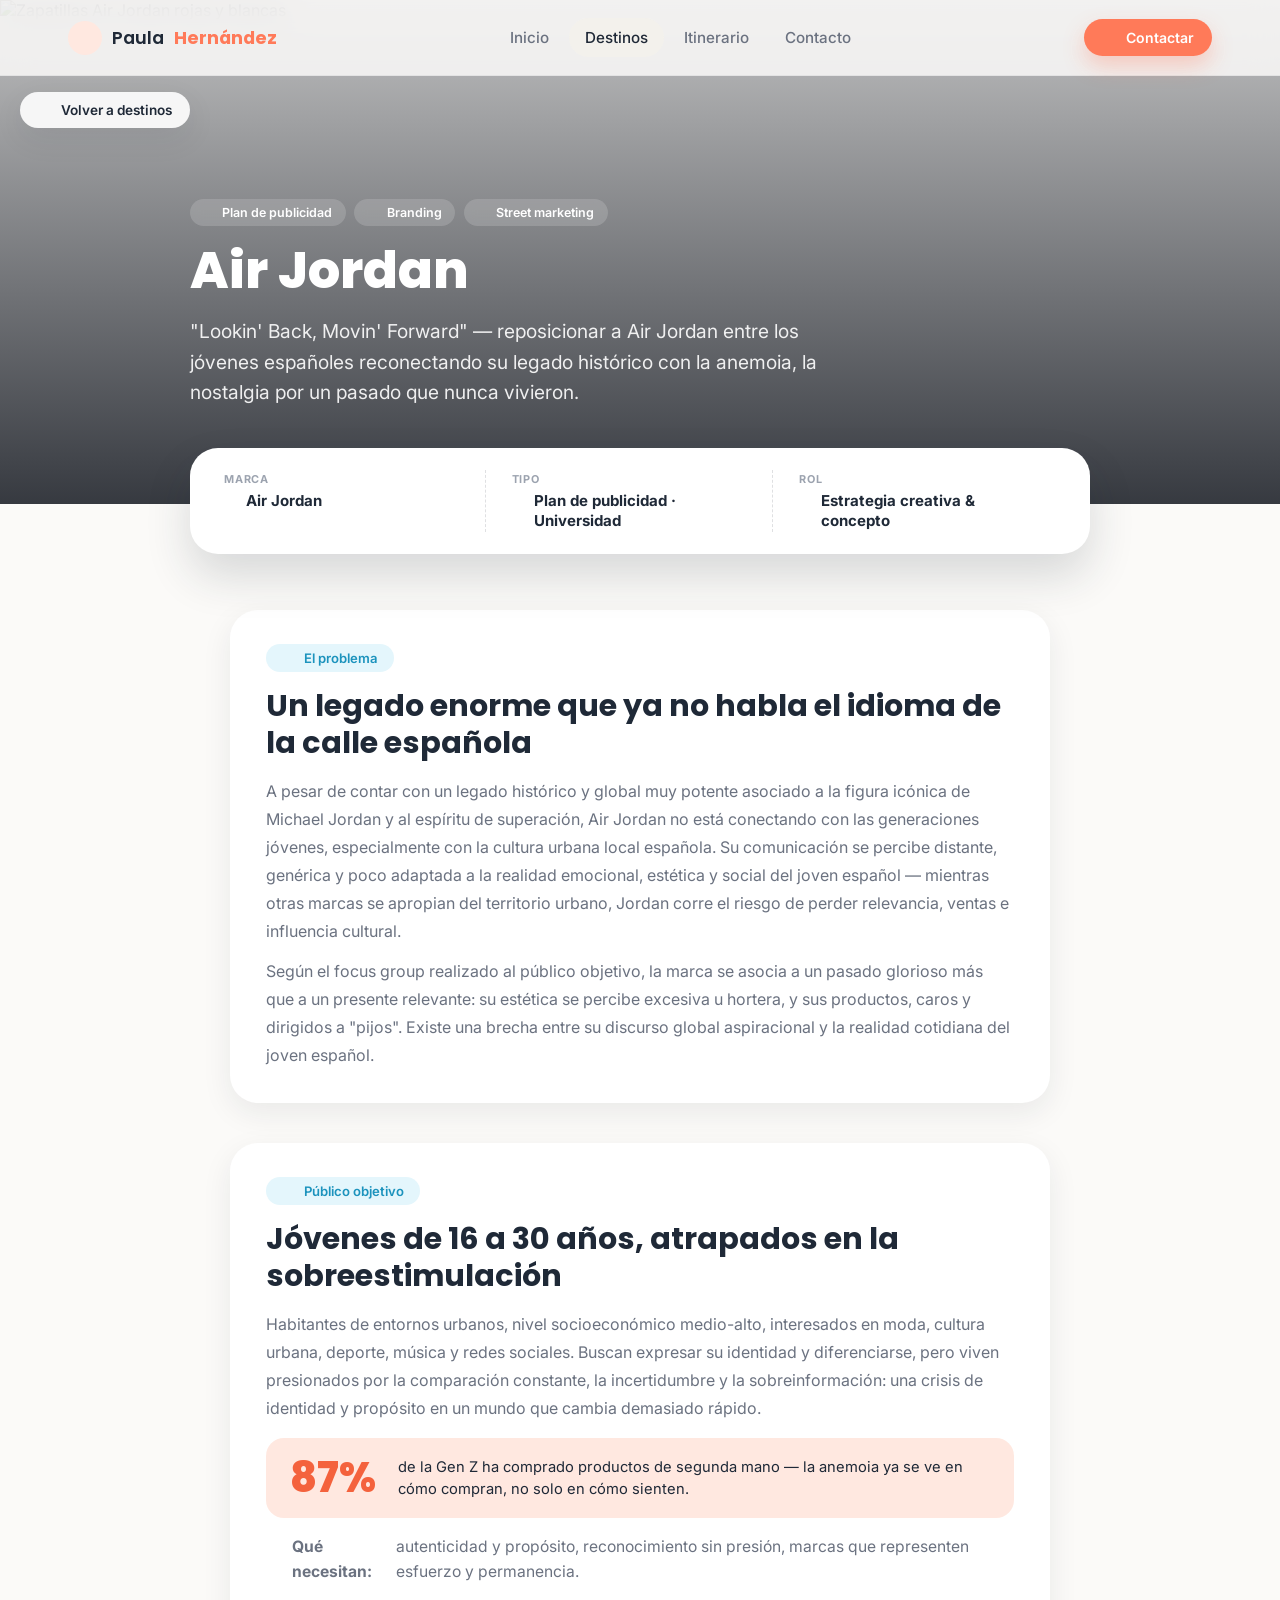
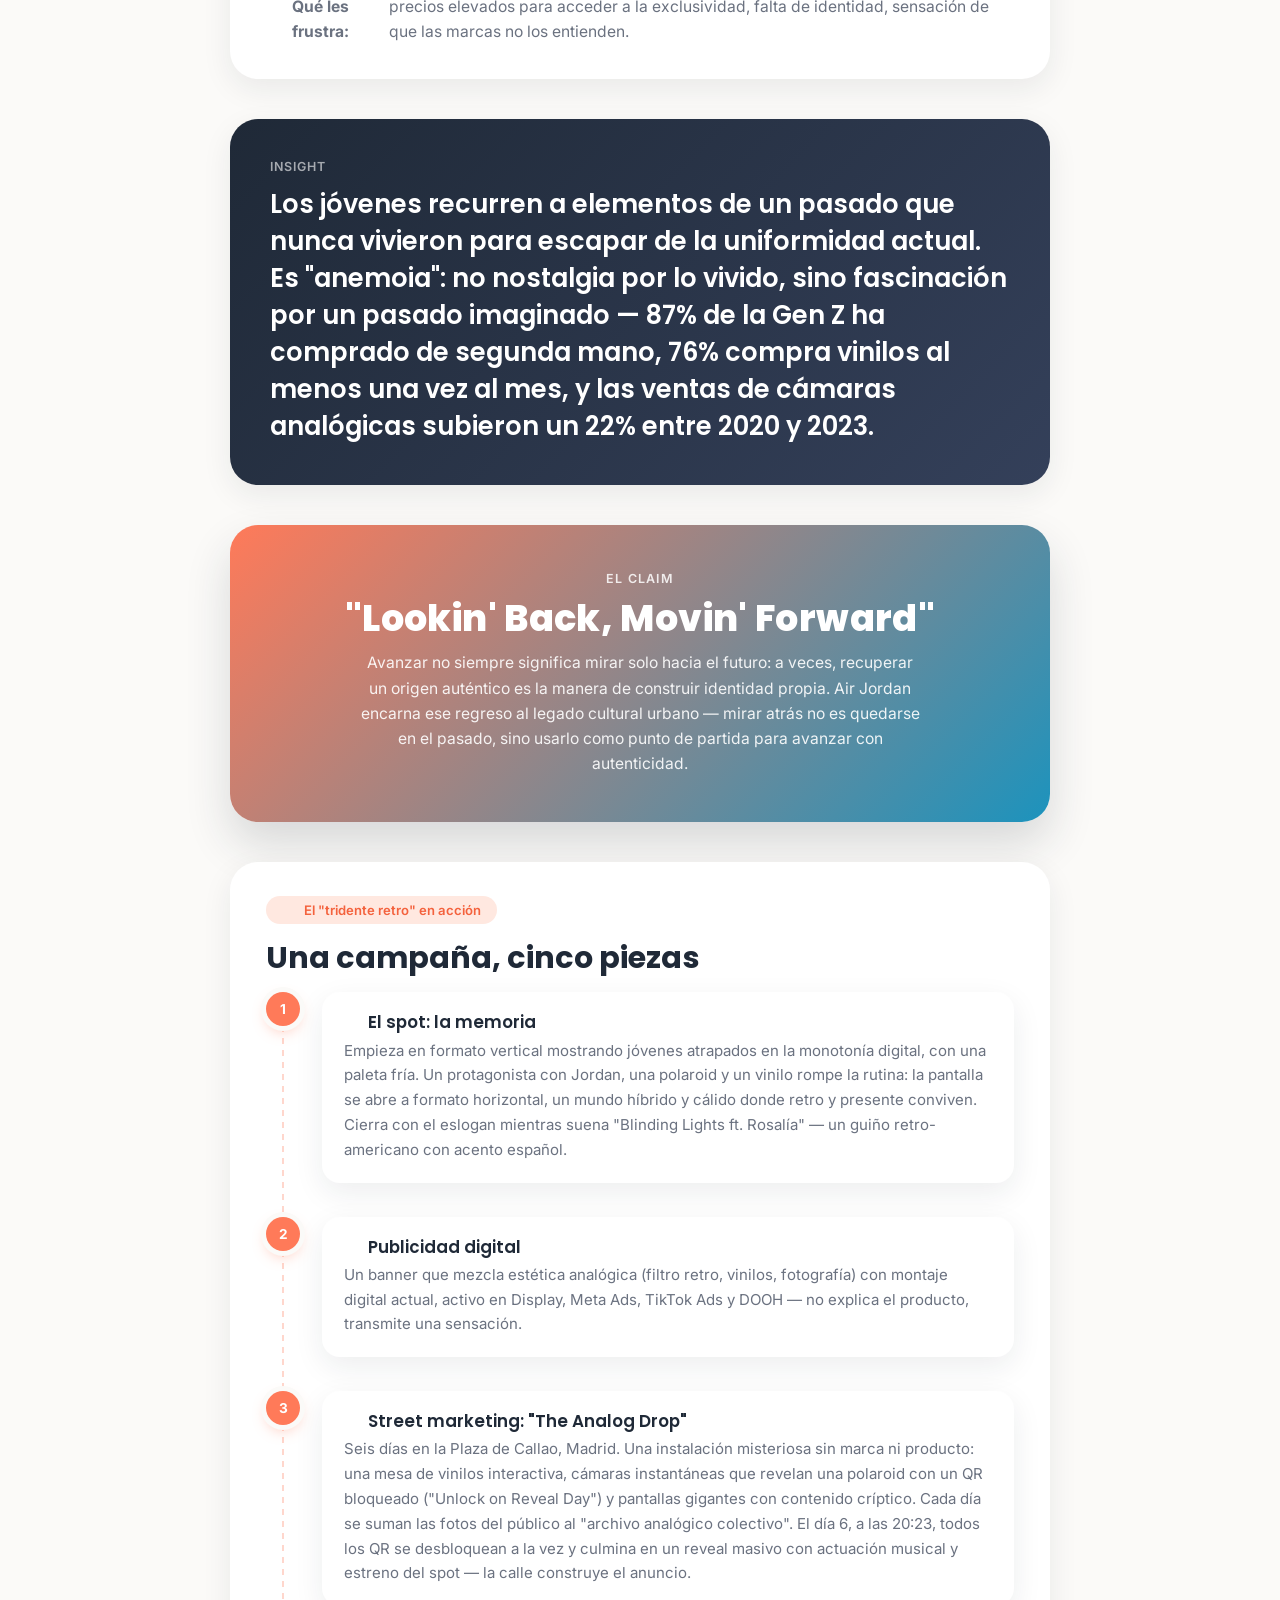
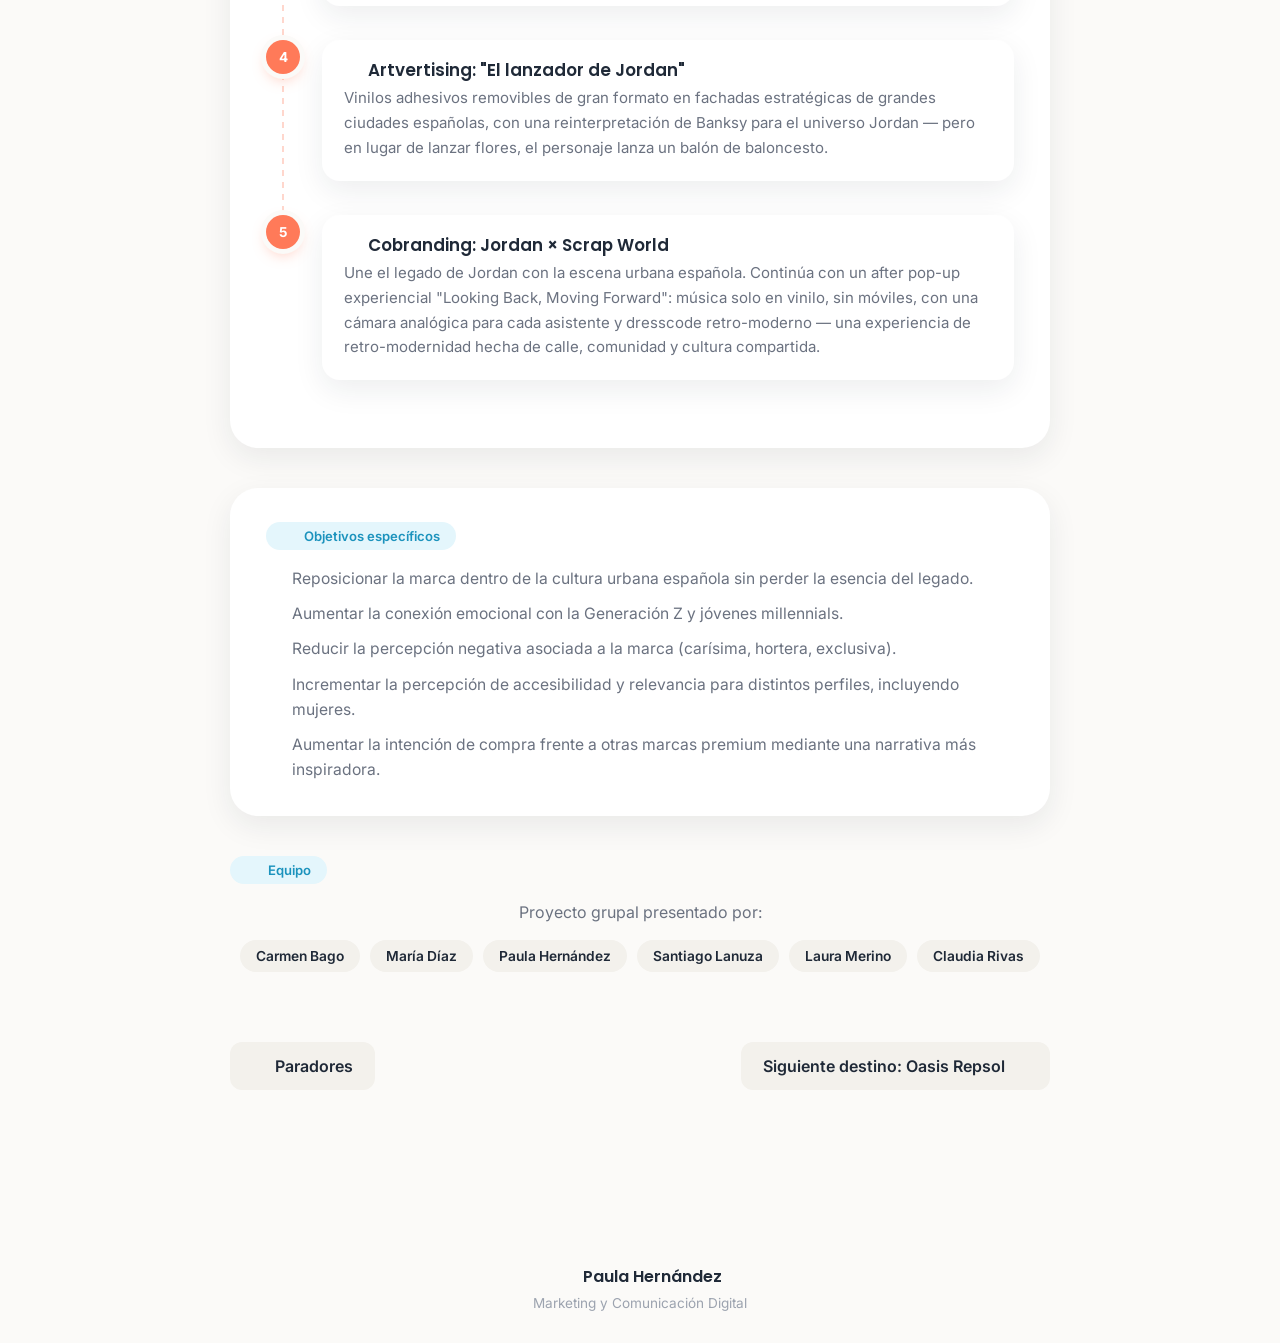
==== commit 41af38f7: "Reorder project navigation into a single linear chain Fix the prev/next links across the case study " ====
--- a/proyectos/air-jordan.html
+++ b/proyectos/air-jordan.html
@@ -180,7 +180,7 @@
   </div>
 
   <nav class="project-nav">
-    <a href="look-it-lock-it.html" class="project-nav-link"><i data-lucide="arrow-left"></i> Look it & Lock it</a>
+    <a href="paradores-wtm.html" class="project-nav-link"><i data-lucide="arrow-left"></i> Paradores</a>
     <a href="oasis-repsol.html" class="project-nav-link">Siguiente destino: Oasis Repsol <i data-lucide="arrow-right"></i></a>
   </nav>
 
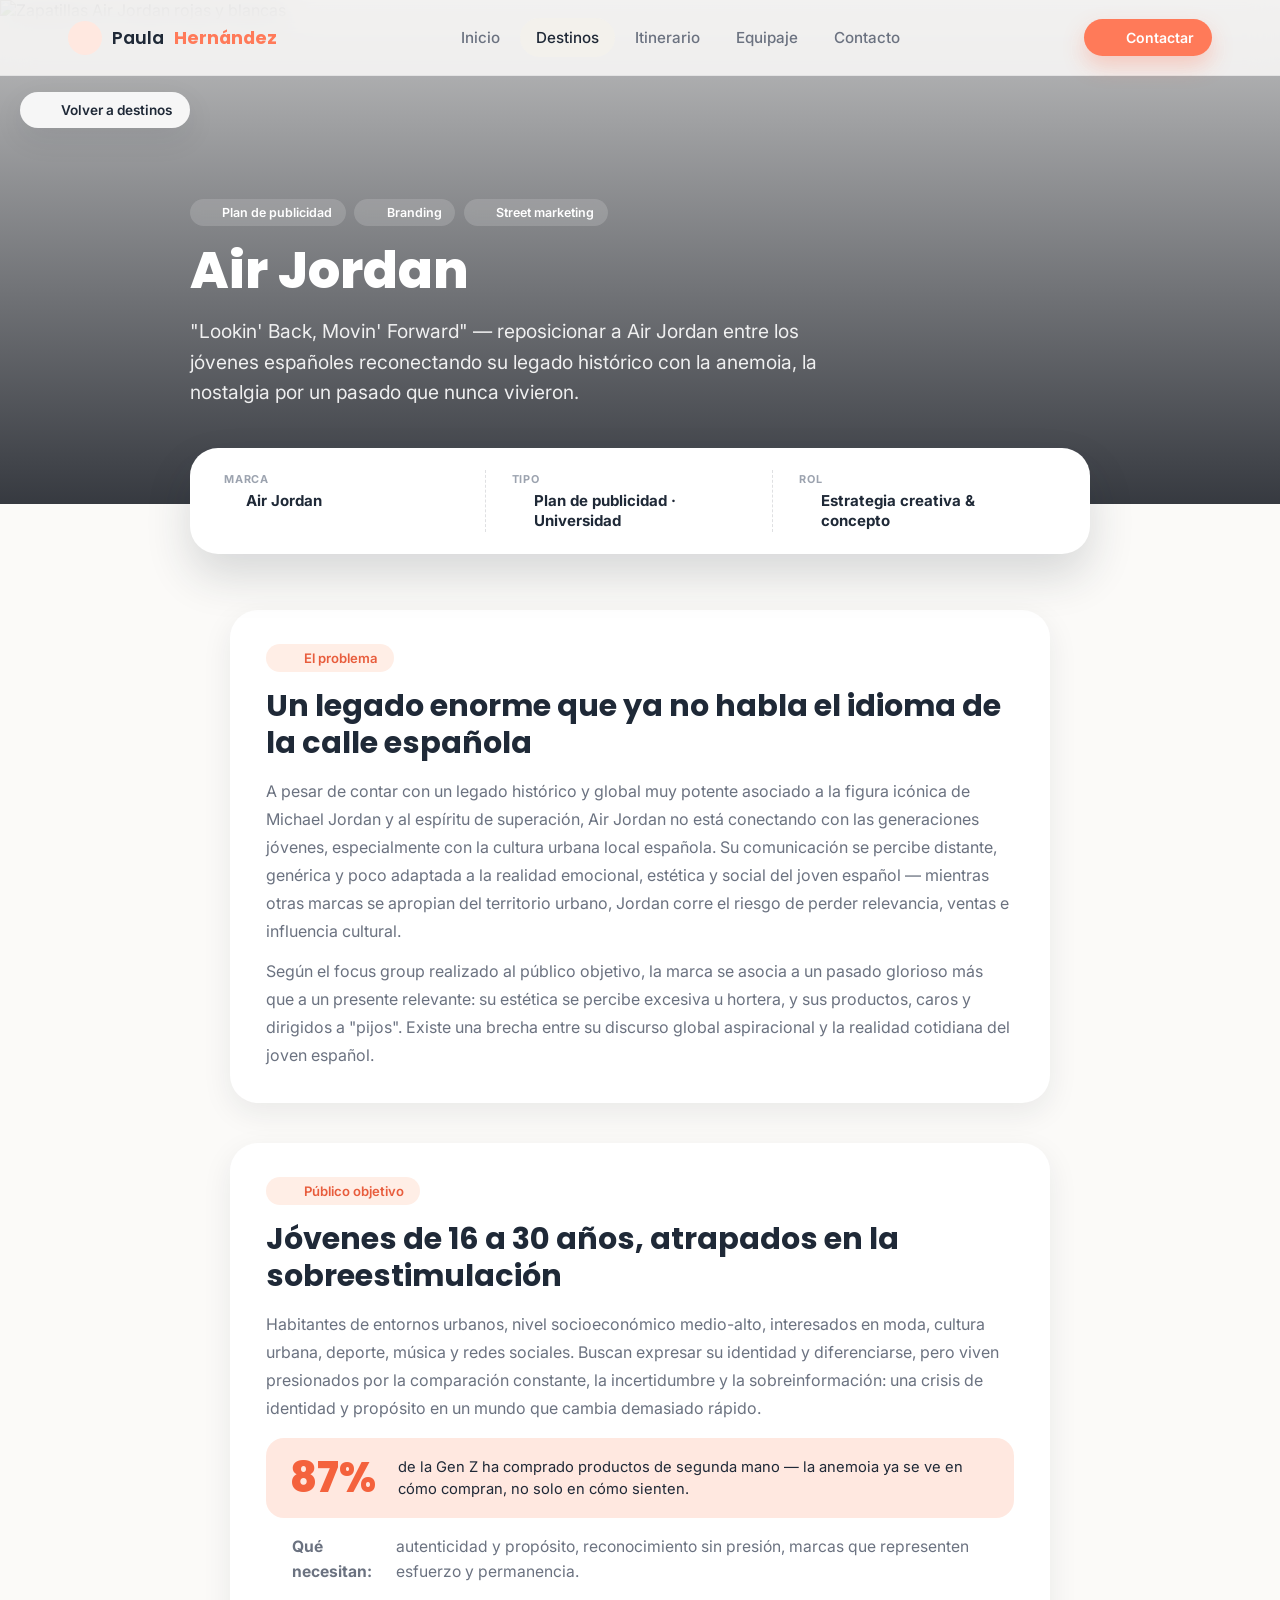
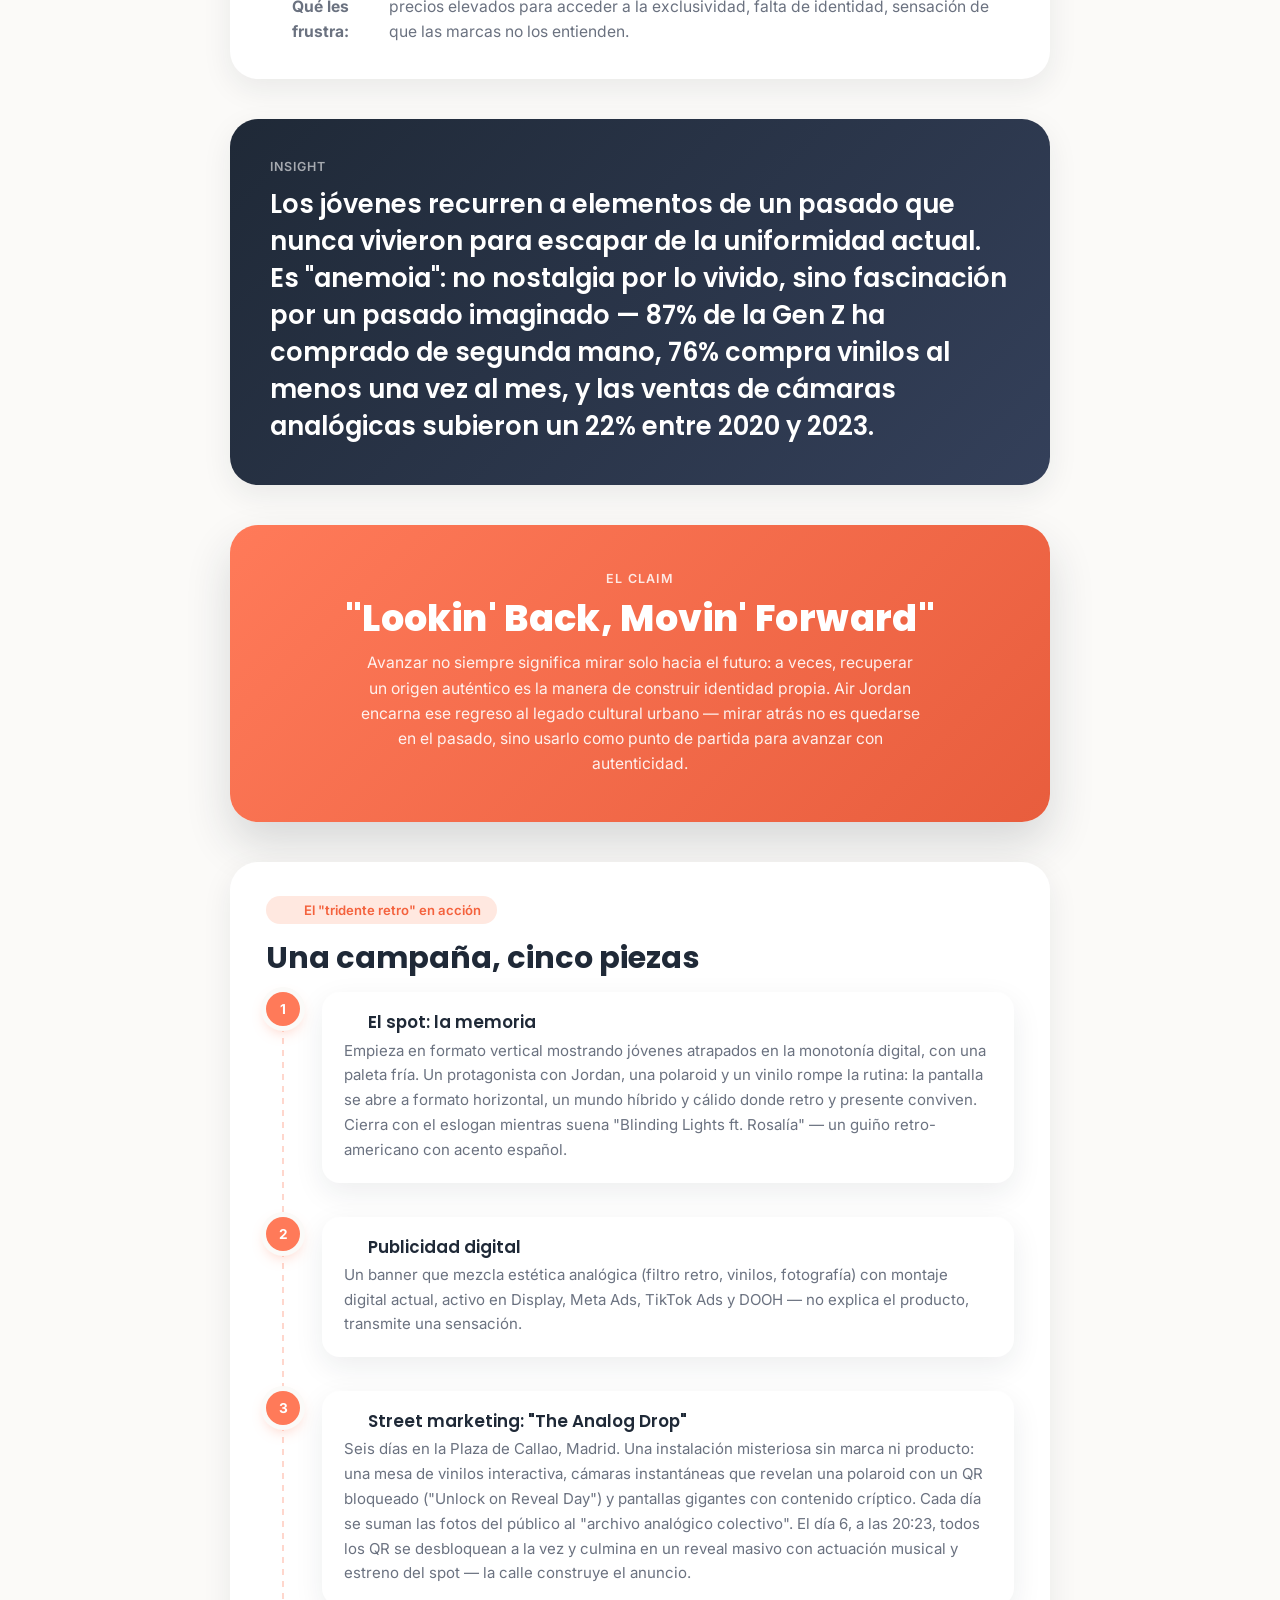
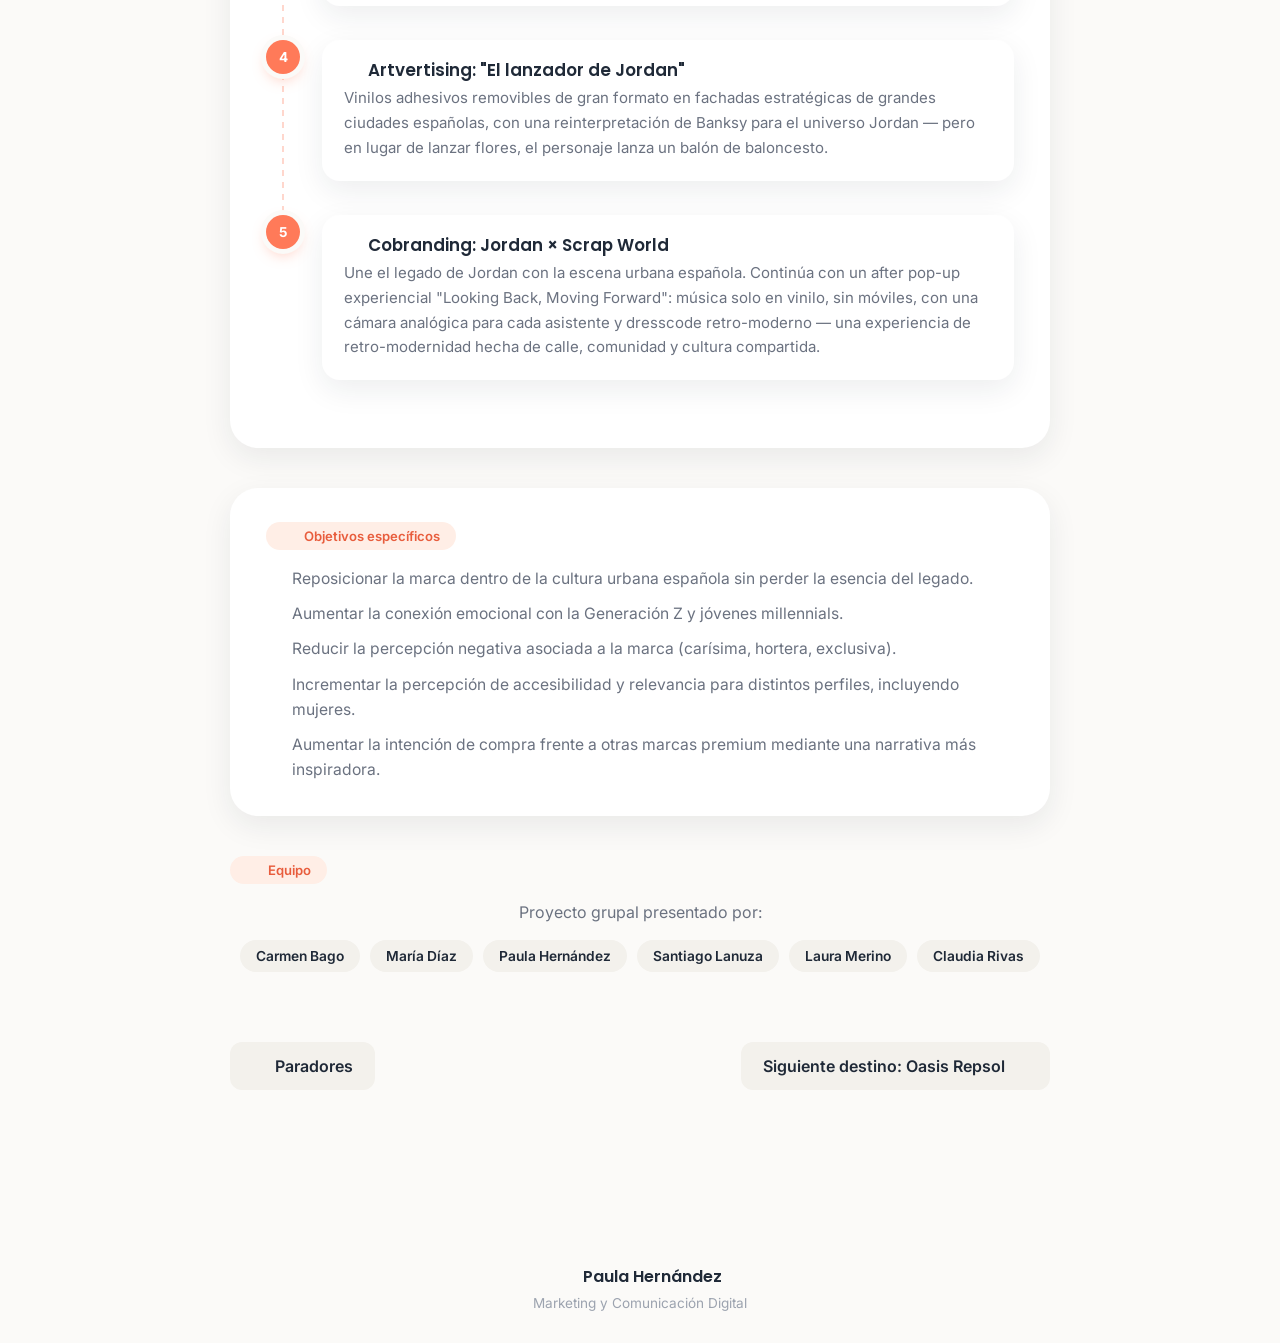
==== commit 5da3cf87: "Add missing Equipaje nav link to all project detail pages Each proyectos/*.html page carries its own" ====
--- a/proyectos/air-jordan.html
+++ b/proyectos/air-jordan.html
@@ -26,6 +26,7 @@
       <a href="../index.html#inicio" class="nav-link">Inicio</a>
       <a href="../index.html#destinos" class="nav-link active">Destinos</a>
       <a href="../index.html#itinerario" class="nav-link">Itinerario</a>
+      <a href="../index.html#equipaje" class="nav-link">Equipaje</a>
       <a href="../index.html#contacto" class="nav-link">Contacto</a>
     </nav>
     <a href="../index.html#contacto" class="btn btn-primary btn-small nav-cta">
@@ -38,6 +39,7 @@
   <a href="../index.html#inicio" class="bottom-nav-item"><i data-lucide="house"></i><span>Inicio</span></a>
   <a href="../index.html#destinos" class="bottom-nav-item active"><i data-lucide="compass"></i><span>Destinos</span></a>
   <a href="../index.html#itinerario" class="bottom-nav-item"><i data-lucide="map"></i><span>Itinerario</span></a>
+  <a href="../index.html#equipaje" class="bottom-nav-item"><i data-lucide="luggage"></i><span>Equipaje</span></a>
   <a href="../index.html#contacto" class="bottom-nav-item"><i data-lucide="send"></i><span>Contacto</span></a>
 </nav>
 
--- a/css/styles.css
+++ b/css/styles.css
@@ -6,9 +6,9 @@
   --coral: #FF7A59;
   --coral-dark: #F4623D;
   --coral-light: #FFE8E0;
-  --sky: #2FB6E0;
-  --sky-dark: #1C93BD;
-  --sky-light: #E4F6FC;
+  --sky: #FFA981;
+  --sky-dark: #E85D3D;
+  --sky-light: #FFEEE6;
   --ink: #1F2937;
   --gray: #6B7280;
   --gray-light: #9CA3AF;
@@ -72,6 +72,7 @@
 .btn-primary { background: var(--coral); color: var(--white); box-shadow: 0 10px 22px rgba(255, 122, 89, 0.32); }
 .btn-primary:hover { background: var(--coral-dark); }
 .btn-primary:active { transform: scale(0.96); }
+.btn:disabled { opacity: 0.65; cursor: not-allowed; transform: none; }
 .btn-small { padding: 10px 18px; font-size: 0.88rem; }
 .btn-large { padding: 16px 24px; font-size: 1rem; width: 100%; }
 
@@ -498,6 +499,35 @@
 .timeline-place svg, .timeline-place i { width: 13px; height: 13px; }
 .timeline-card p:not(.timeline-place) { font-size: 0.92rem; line-height: 1.55; }
 
+/* ================= Equipaje / skills ================= */
+.gear-grid { display: grid; grid-template-columns: repeat(3, 1fr); gap: 24px; padding: 0 20px; }
+.gear-card {
+  background: var(--white);
+  border-radius: var(--radius-lg);
+  padding: 28px;
+  box-shadow: var(--shadow-soft);
+  display: flex;
+  flex-direction: column;
+  gap: 14px;
+  transition: box-shadow 0.3s ease, transform 0.3s ease;
+}
+.gear-card:hover { box-shadow: var(--shadow-hover); transform: translateY(-4px); }
+.gear-card-icon {
+  width: 44px;
+  height: 44px;
+  border-radius: 50%;
+  display: flex;
+  align-items: center;
+  justify-content: center;
+  background: var(--sky-light);
+  color: var(--sky-dark);
+}
+.gear-card-icon svg, .gear-card-icon i { width: 20px; height: 20px; }
+.gear-card:nth-child(even) .gear-card-icon { background: var(--coral-light); color: var(--coral-dark); }
+.gear-card h3 { font-size: 1.05rem; font-weight: 700; }
+.gear-tags { display: flex; flex-wrap: wrap; gap: 8px; }
+.gear-tags span { font-size: 0.82rem; font-weight: 600; padding: 7px 14px; border-radius: 999px; background: var(--bg-alt); color: var(--ink); }
+
 /* ================= Contact / booking form ================= */
 .booking-wrap { display: grid; grid-template-columns: 1.5fr 1fr; gap: 32px; align-items: start; padding: 0 20px; }
 
@@ -817,6 +847,7 @@
 /* ================= Responsive ================= */
 @media (max-width: 900px) {
   .card-grid { grid-template-columns: repeat(2, 1fr); }
+  .gear-grid { grid-template-columns: repeat(2, 1fr); }
   .booking-wrap { grid-template-columns: 1fr; }
   .project-media { grid-template-columns: 1fr; }
   .project-media-img { aspect-ratio: 16 / 9; }
@@ -840,6 +871,7 @@
   .hero-stats { gap: 18px; }
 
   .card-grid { grid-template-columns: 1fr; padding: 0 16px; }
+  .gear-grid { grid-template-columns: 1fr; padding: 0 16px; }
 
   .section { padding: 70px 0; }
   .section-head { margin-bottom: 40px; }
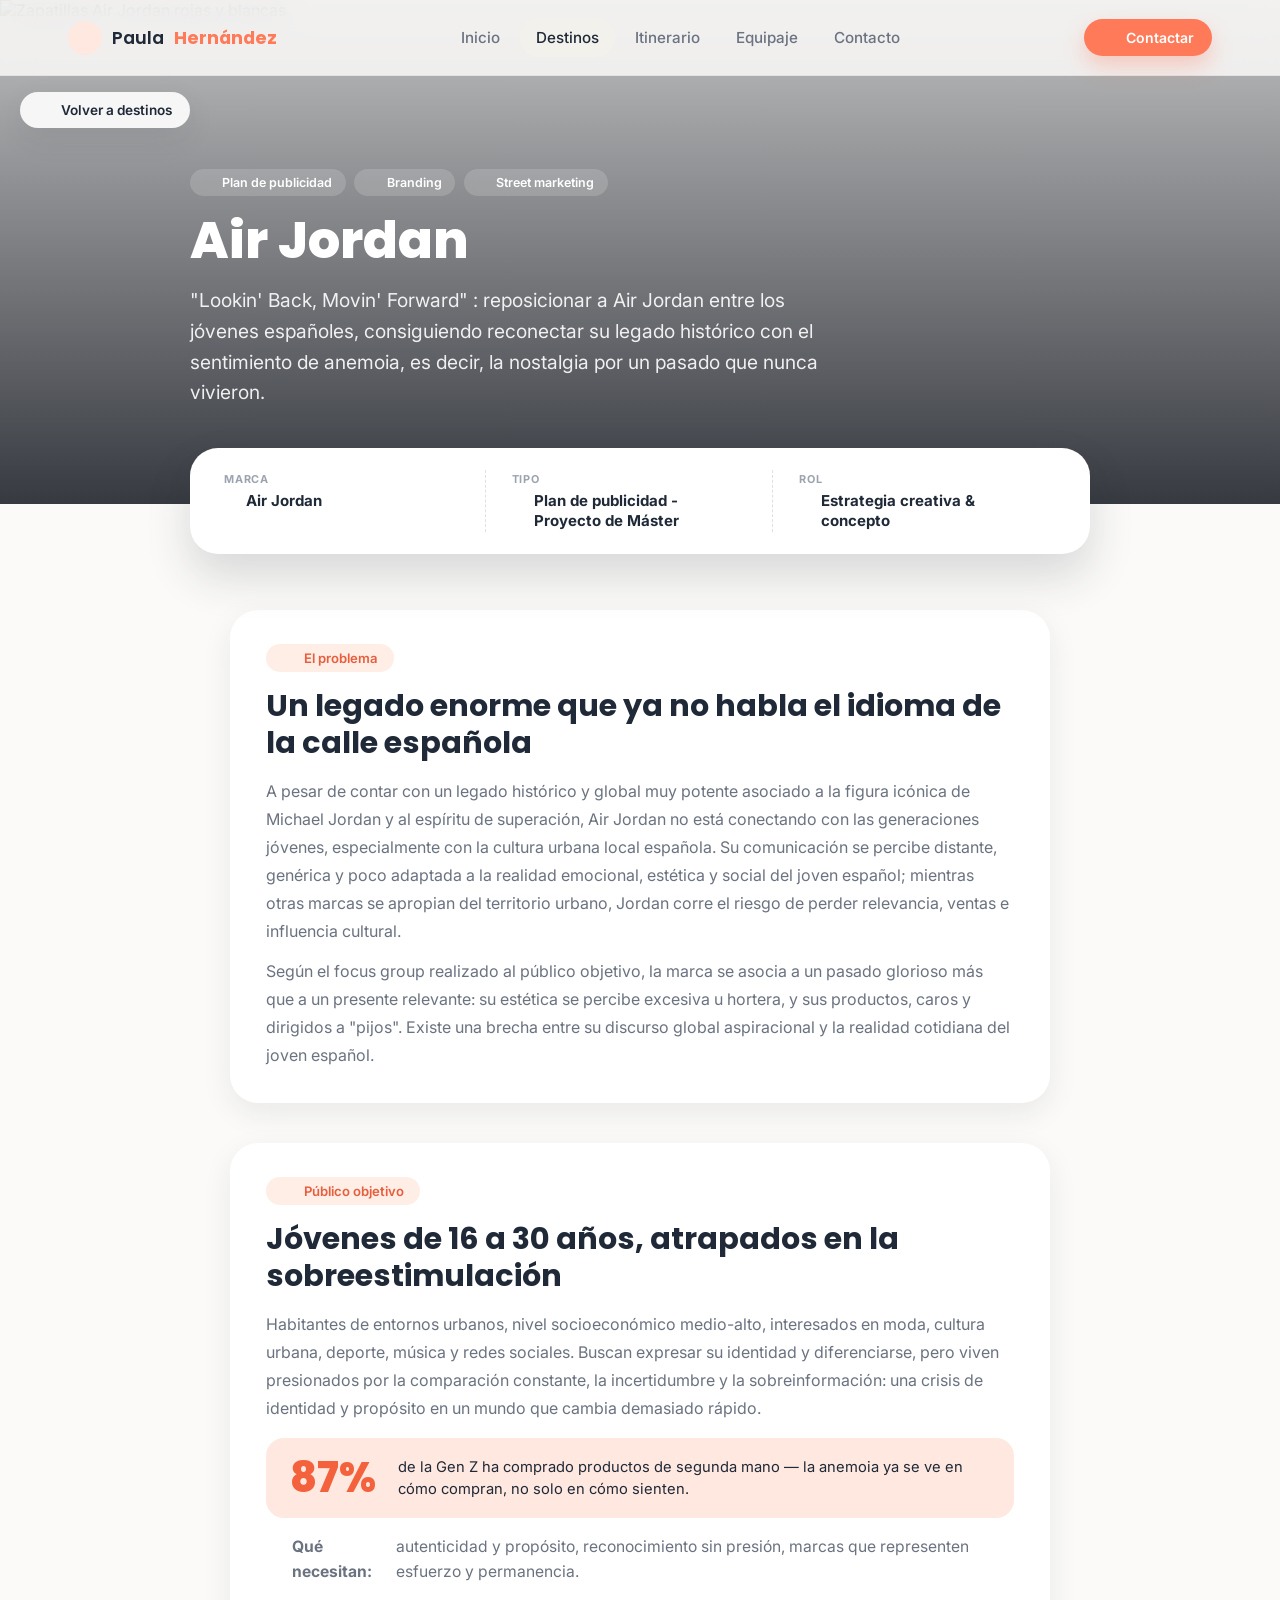
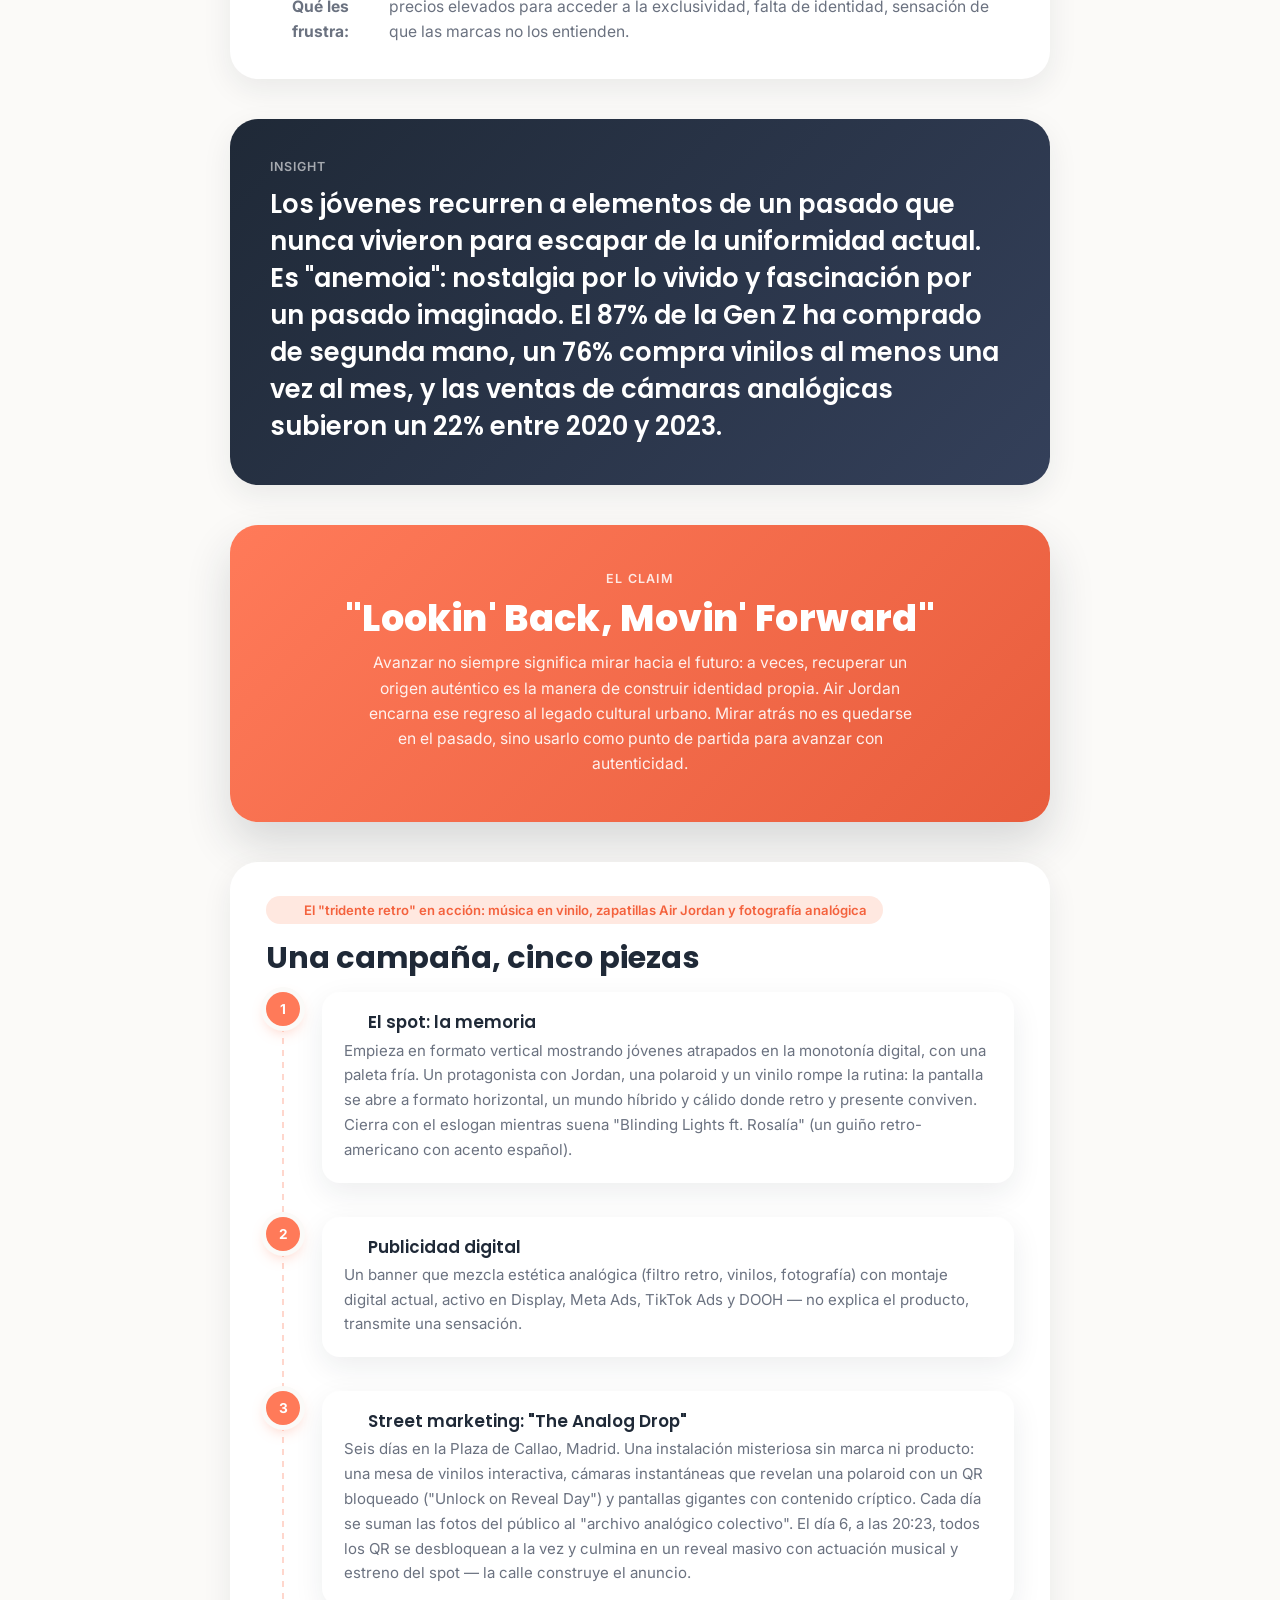
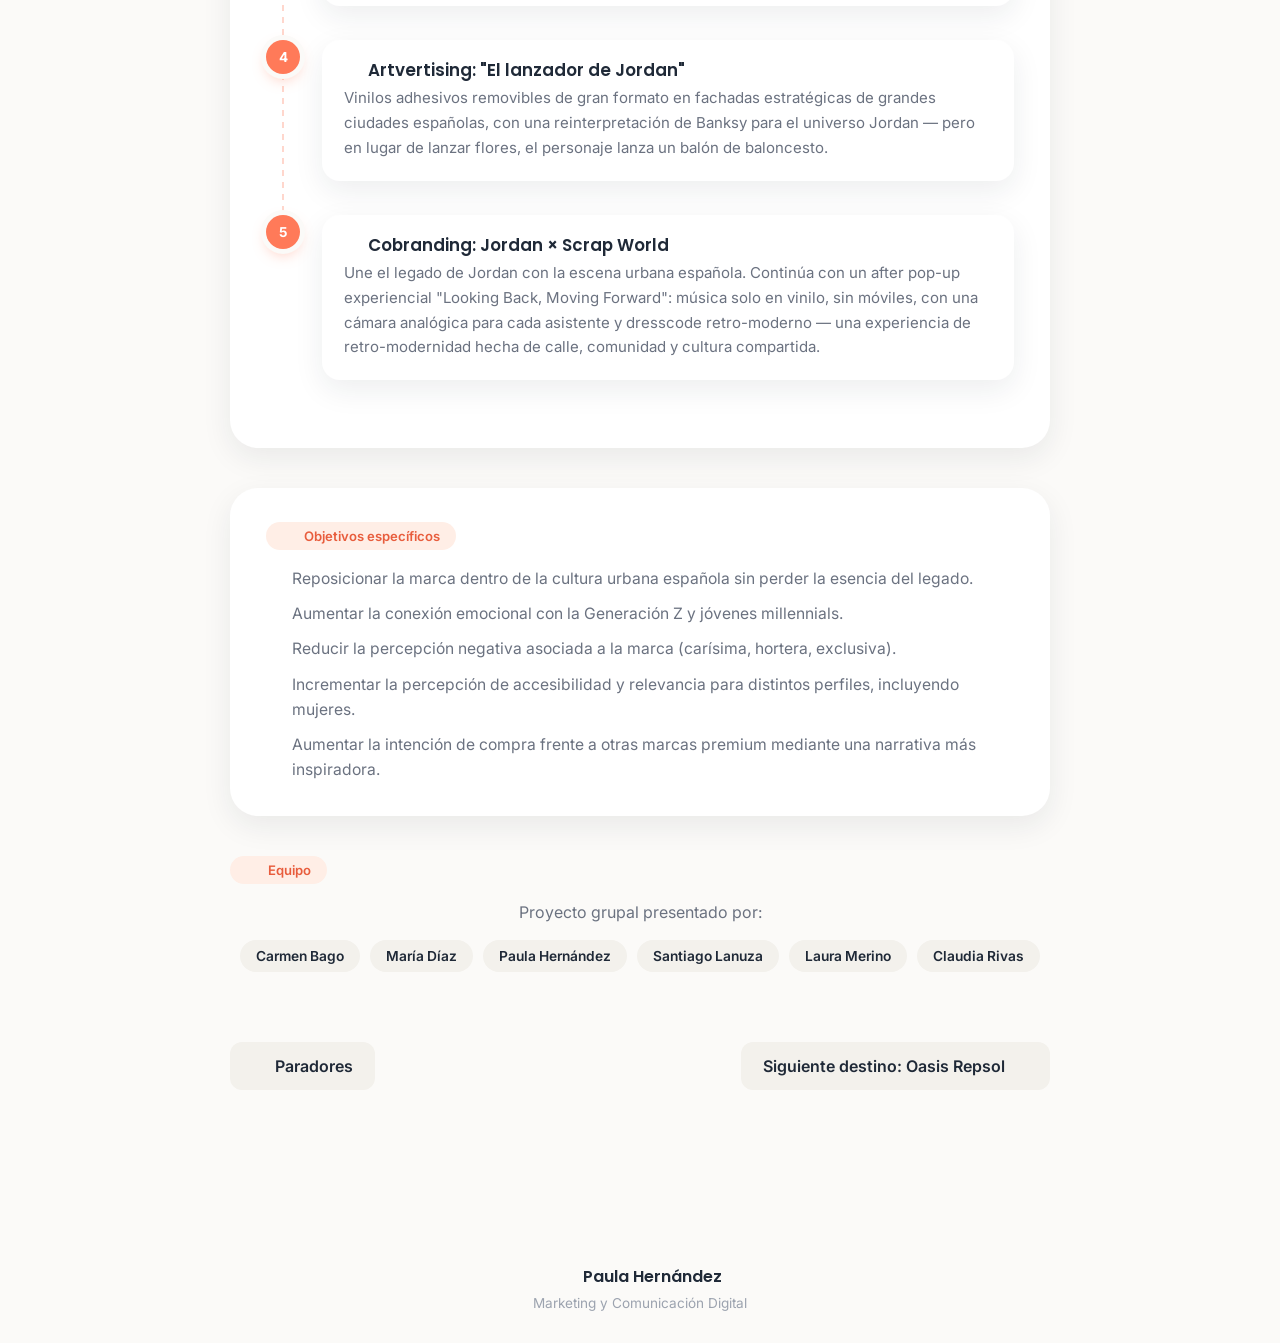
==== commit c306fb32: "Update air-jordan.html" ====
--- a/proyectos/air-jordan.html
+++ b/proyectos/air-jordan.html
@@ -59,7 +59,7 @@
         <span><i data-lucide="sparkles"></i> Street marketing</span>
       </div>
       <h1 class="project-hero-title">Air Jordan</h1>
-      <p class="project-hero-subtitle">"Lookin' Back, Movin' Forward" — reposicionar a Air Jordan entre los jóvenes españoles reconectando su legado histórico con la anemoia, la nostalgia por un pasado que nunca vivieron.</p>
+      <p class="project-hero-subtitle">"Lookin' Back, Movin' Forward" : reposicionar a Air Jordan entre los jóvenes españoles, consiguiendo reconectar su legado histórico con el sentimiento de anemoia, es decir, la nostalgia por un pasado que nunca vivieron.</p>
     </div>
   </section>
 
@@ -70,7 +70,7 @@
     </div>
     <div class="bp-field">
       <span>Tipo</span>
-      <strong><i data-lucide="briefcase"></i> Plan de publicidad · Universidad</strong>
+      <strong><i data-lucide="briefcase"></i> Plan de publicidad - Proyecto de Máster</strong>
     </div>
     <div class="bp-field">
       <span>Rol</span>
@@ -83,7 +83,7 @@
     <div class="project-block fade-in">
       <span class="project-block-label"><i data-lucide="flag"></i> El problema</span>
       <h2>Un legado enorme que ya no habla el idioma de la calle española</h2>
-      <p>A pesar de contar con un legado histórico y global muy potente asociado a la figura icónica de Michael Jordan y al espíritu de superación, Air Jordan no está conectando con las generaciones jóvenes, especialmente con la cultura urbana local española. Su comunicación se percibe distante, genérica y poco adaptada a la realidad emocional, estética y social del joven español — mientras otras marcas se apropian del territorio urbano, Jordan corre el riesgo de perder relevancia, ventas e influencia cultural.</p>
+      <p>A pesar de contar con un legado histórico y global muy potente asociado a la figura icónica de Michael Jordan y al espíritu de superación, Air Jordan no está conectando con las generaciones jóvenes, especialmente con la cultura urbana local española. Su comunicación se percibe distante, genérica y poco adaptada a la realidad emocional, estética y social del joven español; mientras otras marcas se apropian del territorio urbano, Jordan corre el riesgo de perder relevancia, ventas e influencia cultural.</p>
       <p>Según el focus group realizado al público objetivo, la marca se asocia a un pasado glorioso más que a un presente relevante: su estética se percibe excesiva u hortera, y sus productos, caros y dirigidos a "pijos". Existe una brecha entre su discurso global aspiracional y la realidad cotidiana del joven español.</p>
     </div>
 
@@ -103,17 +103,17 @@
 
     <div class="project-quote fade-in">
       <span class="project-quote-label">Insight</span>
-      <p>Los jóvenes recurren a elementos de un pasado que nunca vivieron para escapar de la uniformidad actual. Es "anemoia": no nostalgia por lo vivido, sino fascinación por un pasado imaginado — 87% de la Gen Z ha comprado de segunda mano, 76% compra vinilos al menos una vez al mes, y las ventas de cámaras analógicas subieron un 22% entre 2020 y 2023.</p>
+      <p>Los jóvenes recurren a elementos de un pasado que nunca vivieron para escapar de la uniformidad actual. Es "anemoia": nostalgia por lo vivido y fascinación por un pasado imaginado. El 87% de la Gen Z ha comprado de segunda mano, un 76% compra vinilos al menos una vez al mes, y las ventas de cámaras analógicas subieron un 22% entre 2020 y 2023. </p>
     </div>
 
     <div class="project-claim fade-in">
       <span>El claim</span>
       <h2>"Lookin' Back, Movin' Forward"</h2>
-      <p>Avanzar no siempre significa mirar solo hacia el futuro: a veces, recuperar un origen auténtico es la manera de construir identidad propia. Air Jordan encarna ese regreso al legado cultural urbano — mirar atrás no es quedarse en el pasado, sino usarlo como punto de partida para avanzar con autenticidad.</p>
-    </div>
-
-    <div class="project-block fade-in">
-      <span class="project-block-label label-coral"><i data-lucide="route"></i> El "tridente retro" en acción</span>
+      <p>Avanzar no siempre significa mirar hacia el futuro: a veces, recuperar un origen auténtico es la manera de construir identidad propia. Air Jordan encarna ese regreso al legado cultural urbano. Mirar atrás no es quedarse en el pasado, sino usarlo como punto de partida para avanzar con autenticidad.</p>
+    </div>
+
+    <div class="project-block fade-in">
+      <span class="project-block-label label-coral"><i data-lucide="route"></i> El "tridente retro" en acción: música en vinilo, zapatillas Air Jordan y fotografía analógica</span>
       <h2>Una campaña, cinco piezas</h2>
       <div class="project-actions">
 
@@ -121,7 +121,7 @@
           <div class="action-stop-marker">1</div>
           <div class="action-stop-body">
             <h3><i data-lucide="clapperboard"></i> El spot: la memoria</h3>
-            <p>Empieza en formato vertical mostrando jóvenes atrapados en la monotonía digital, con una paleta fría. Un protagonista con Jordan, una polaroid y un vinilo rompe la rutina: la pantalla se abre a formato horizontal, un mundo híbrido y cálido donde retro y presente conviven. Cierra con el eslogan mientras suena "Blinding Lights ft. Rosalía" — un guiño retro-americano con acento español.</p>
+            <p>Empieza en formato vertical mostrando jóvenes atrapados en la monotonía digital, con una paleta fría. Un protagonista con Jordan, una polaroid y un vinilo rompe la rutina: la pantalla se abre a formato horizontal, un mundo híbrido y cálido donde retro y presente conviven. Cierra con el eslogan mientras suena "Blinding Lights ft. Rosalía" (un guiño retro-americano con acento español).</p>
           </div>
         </div>
 
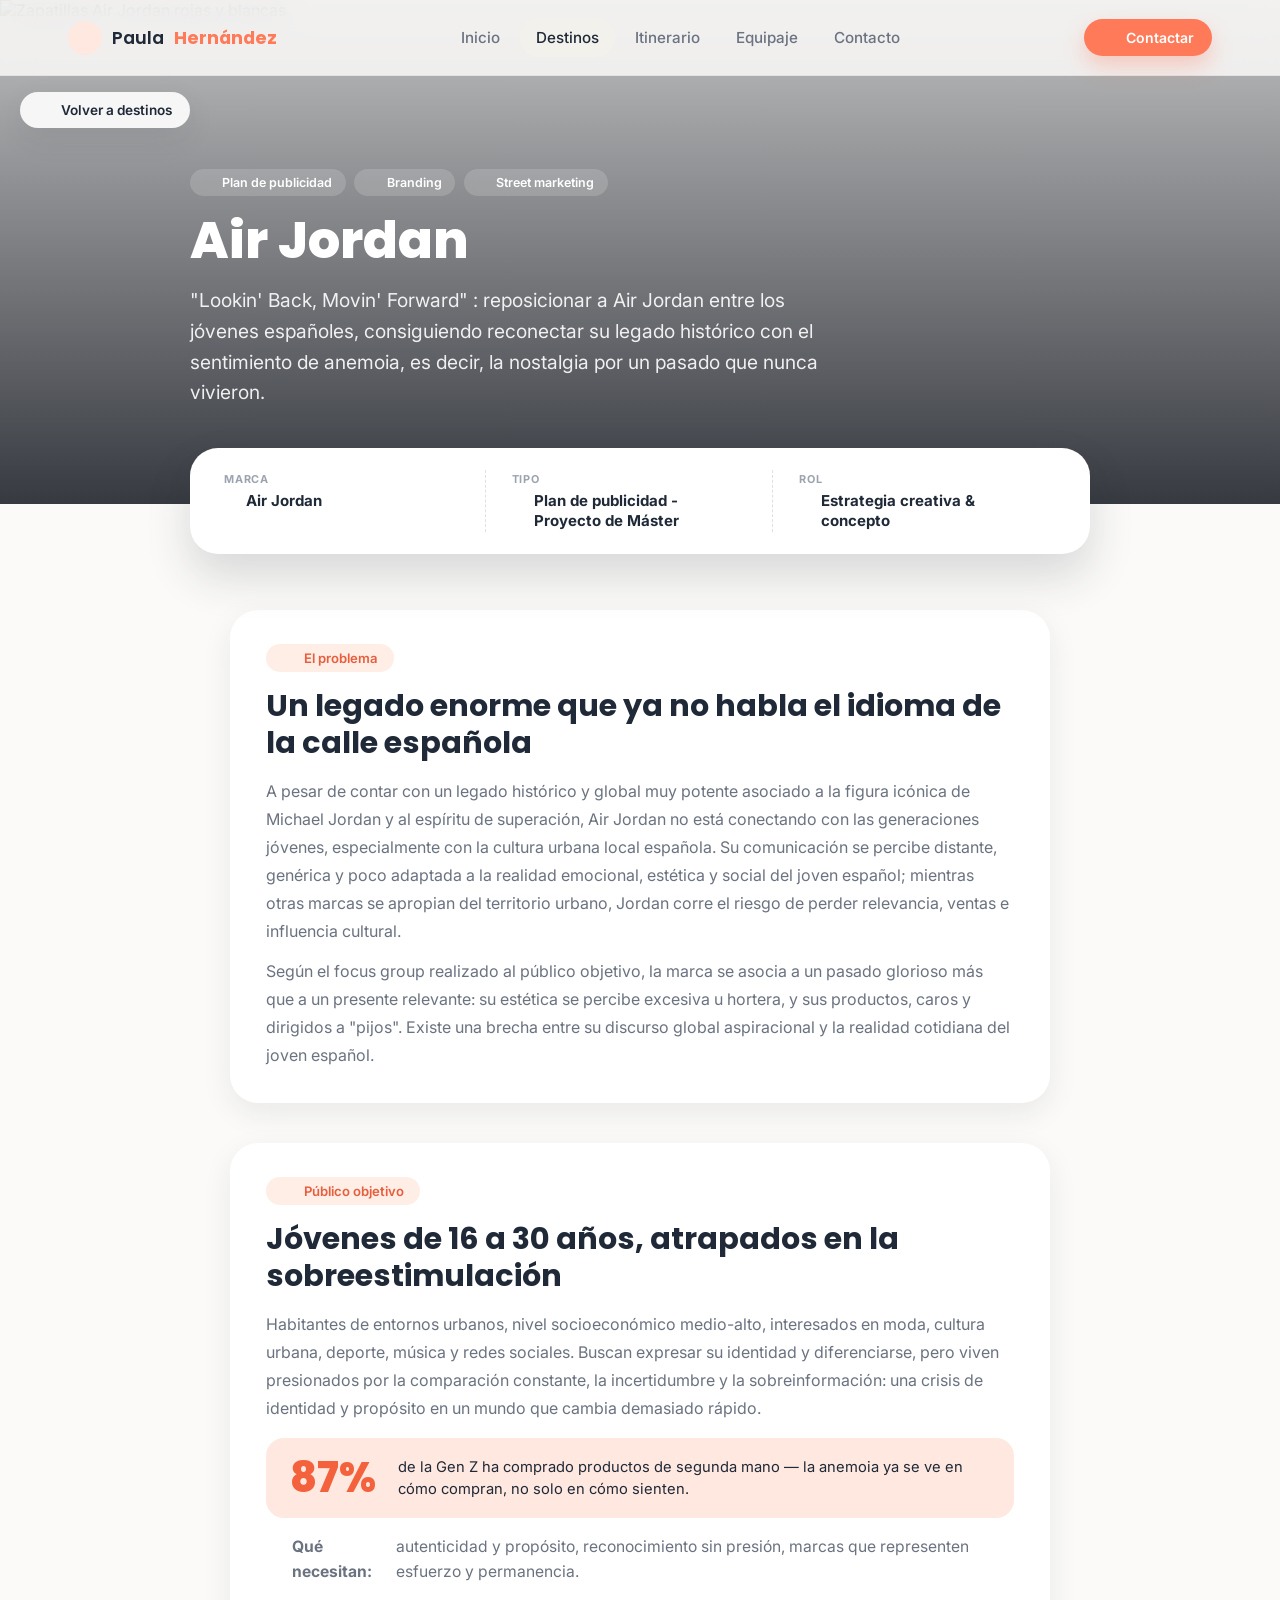
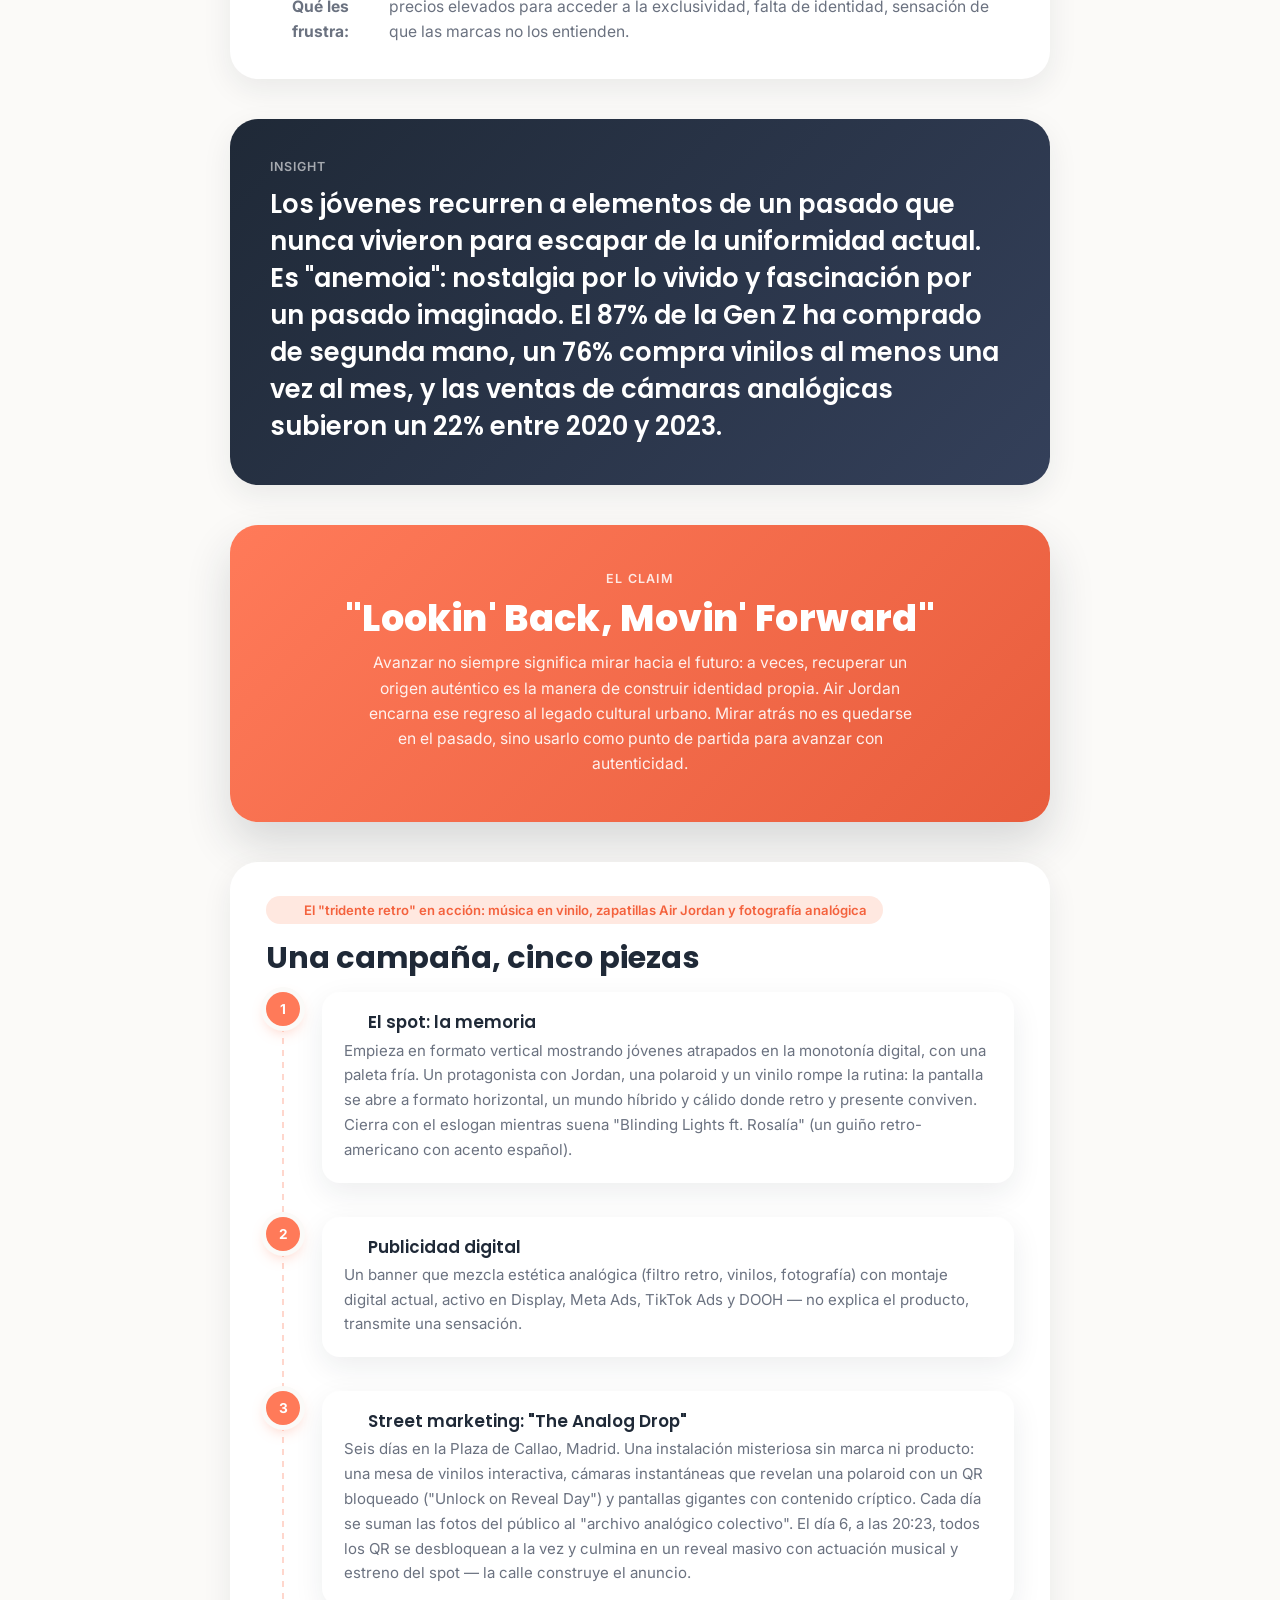
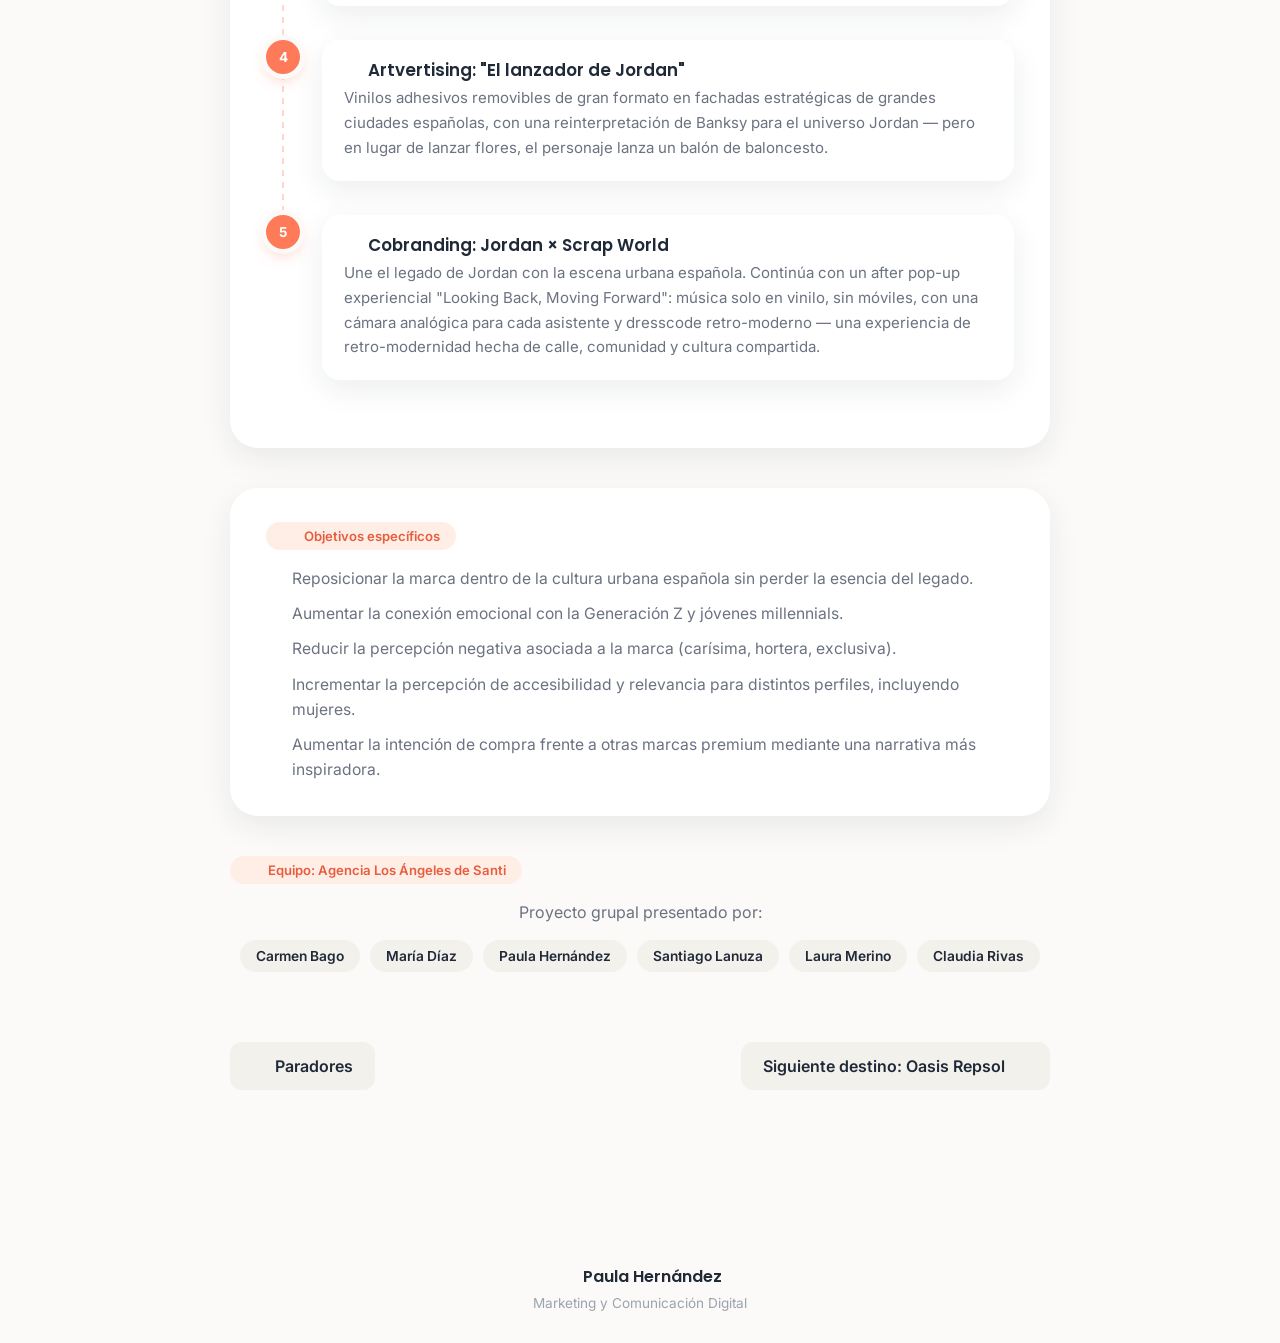
==== commit 62d64682: "Update air-jordan.html" ====
--- a/proyectos/air-jordan.html
+++ b/proyectos/air-jordan.html
@@ -171,8 +171,8 @@
       </ul>
     </div>
 
-    <div class="project-credits fade-in">
-      <span class="project-block-label"><i data-lucide="users-round"></i> Equipo</span>
+     <div class="project-credits fade-in">
+      <span class="project-block-label"><i data-lucide="users-round"></i> Equipo: Agencia Los Ángeles de Santi</span>
       <p>Proyecto grupal presentado por:</p>
       <div class="project-credits-team">
         <span>Carmen Bago</span><span>María Díaz</span><span>Paula Hernández</span><span>Santiago Lanuza</span><span>Laura Merino</span><span>Claudia Rivas</span>
